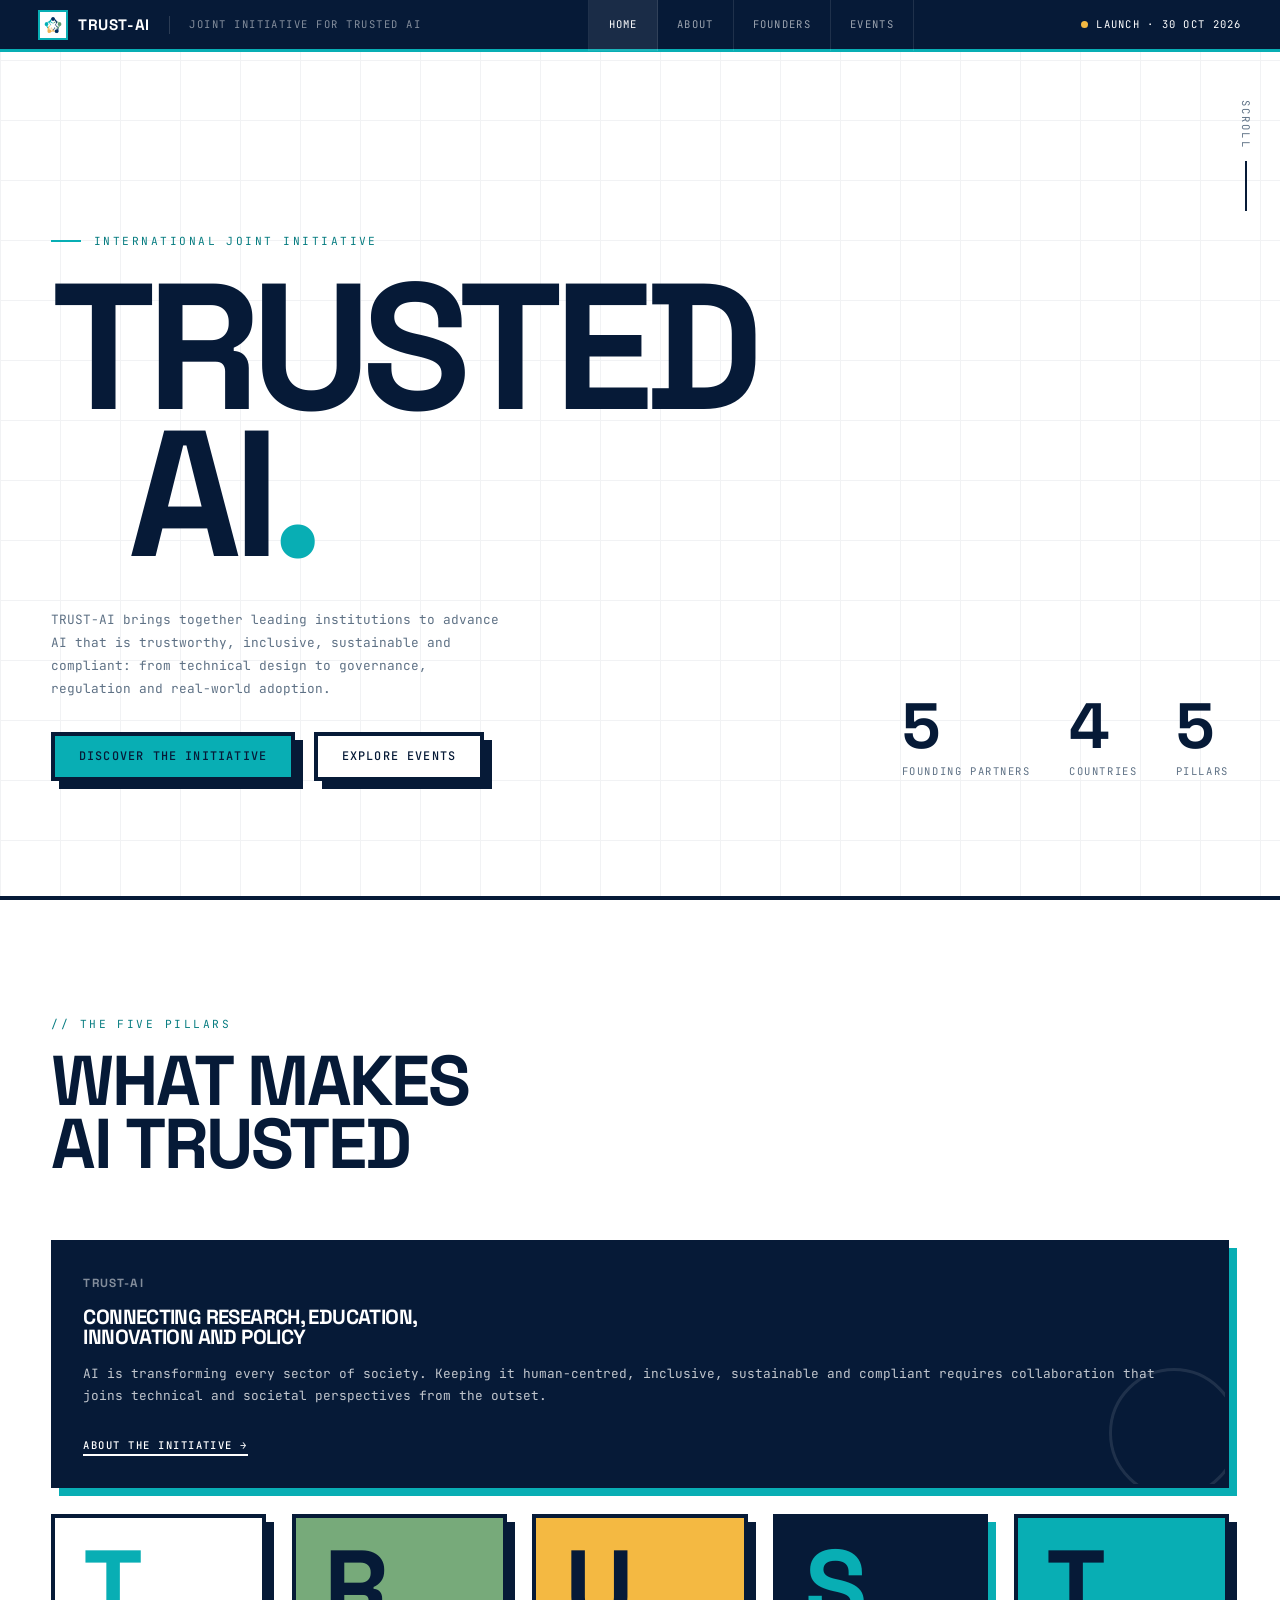
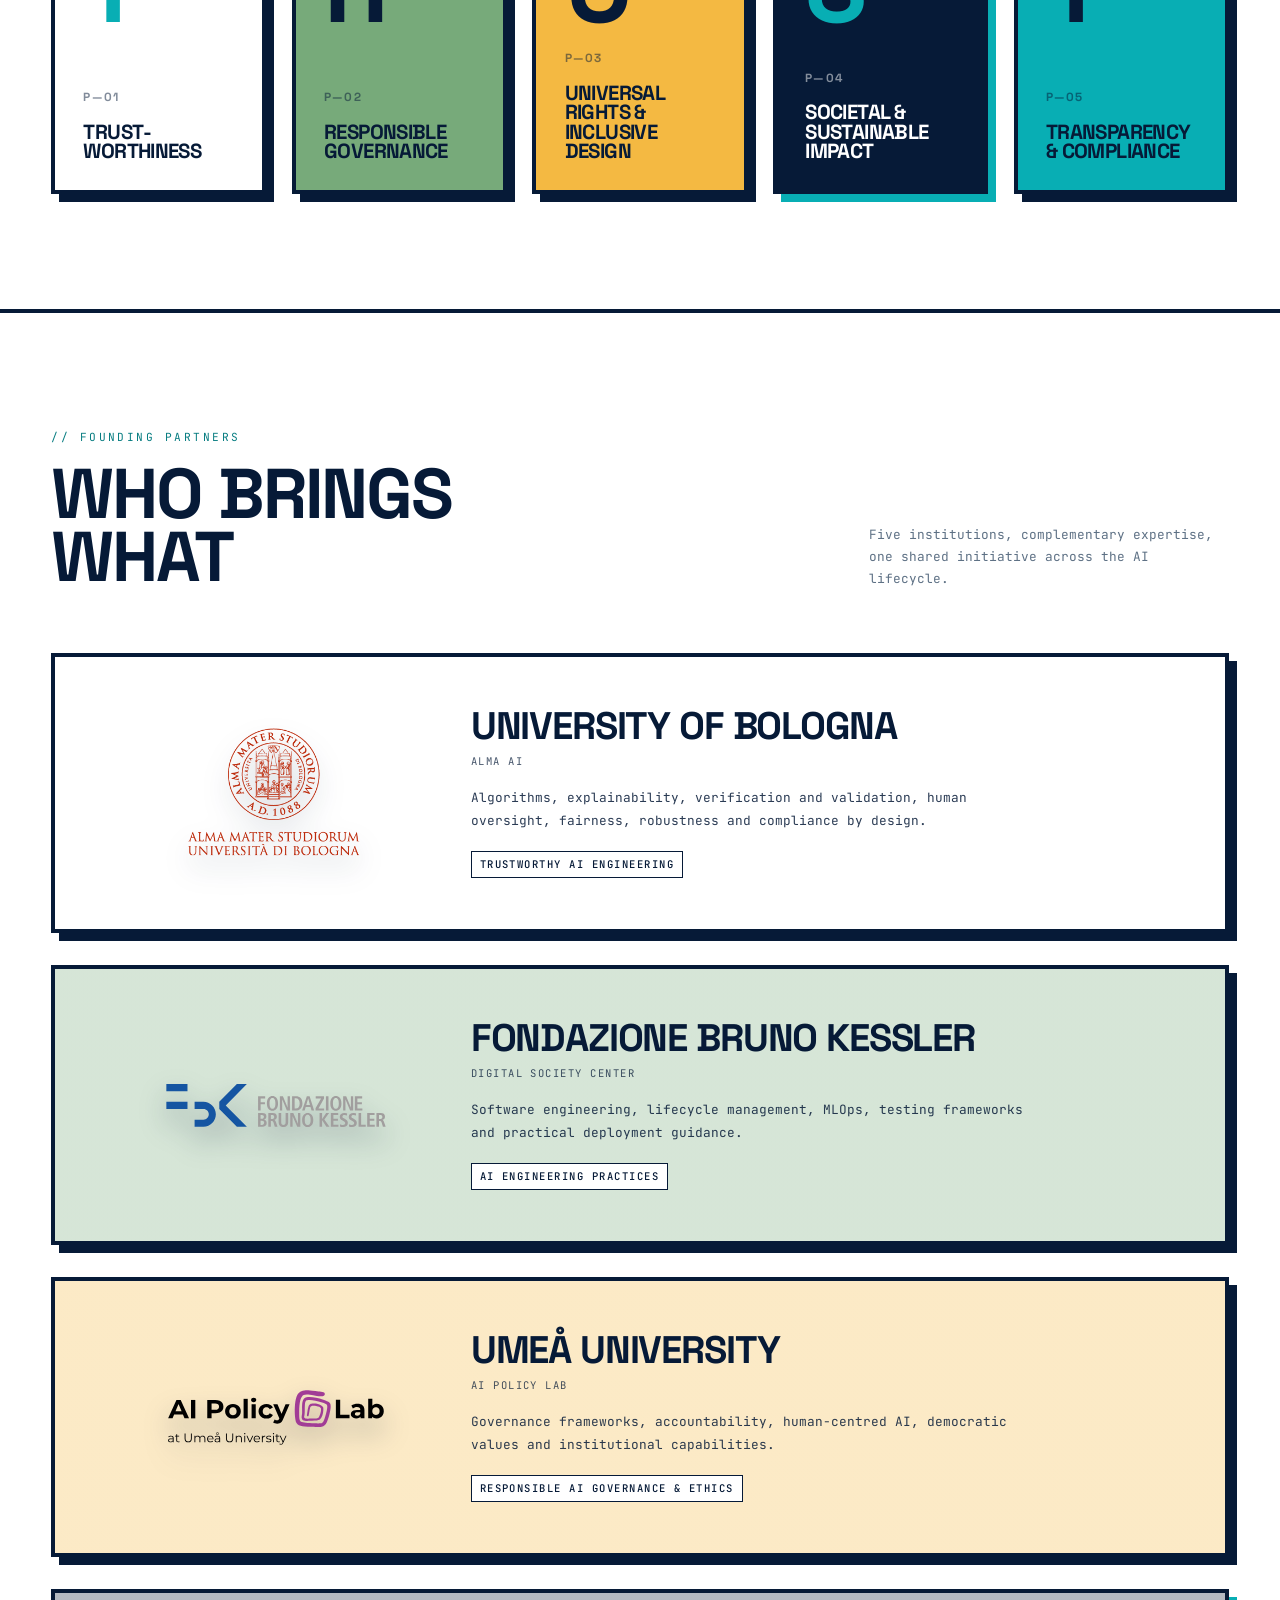
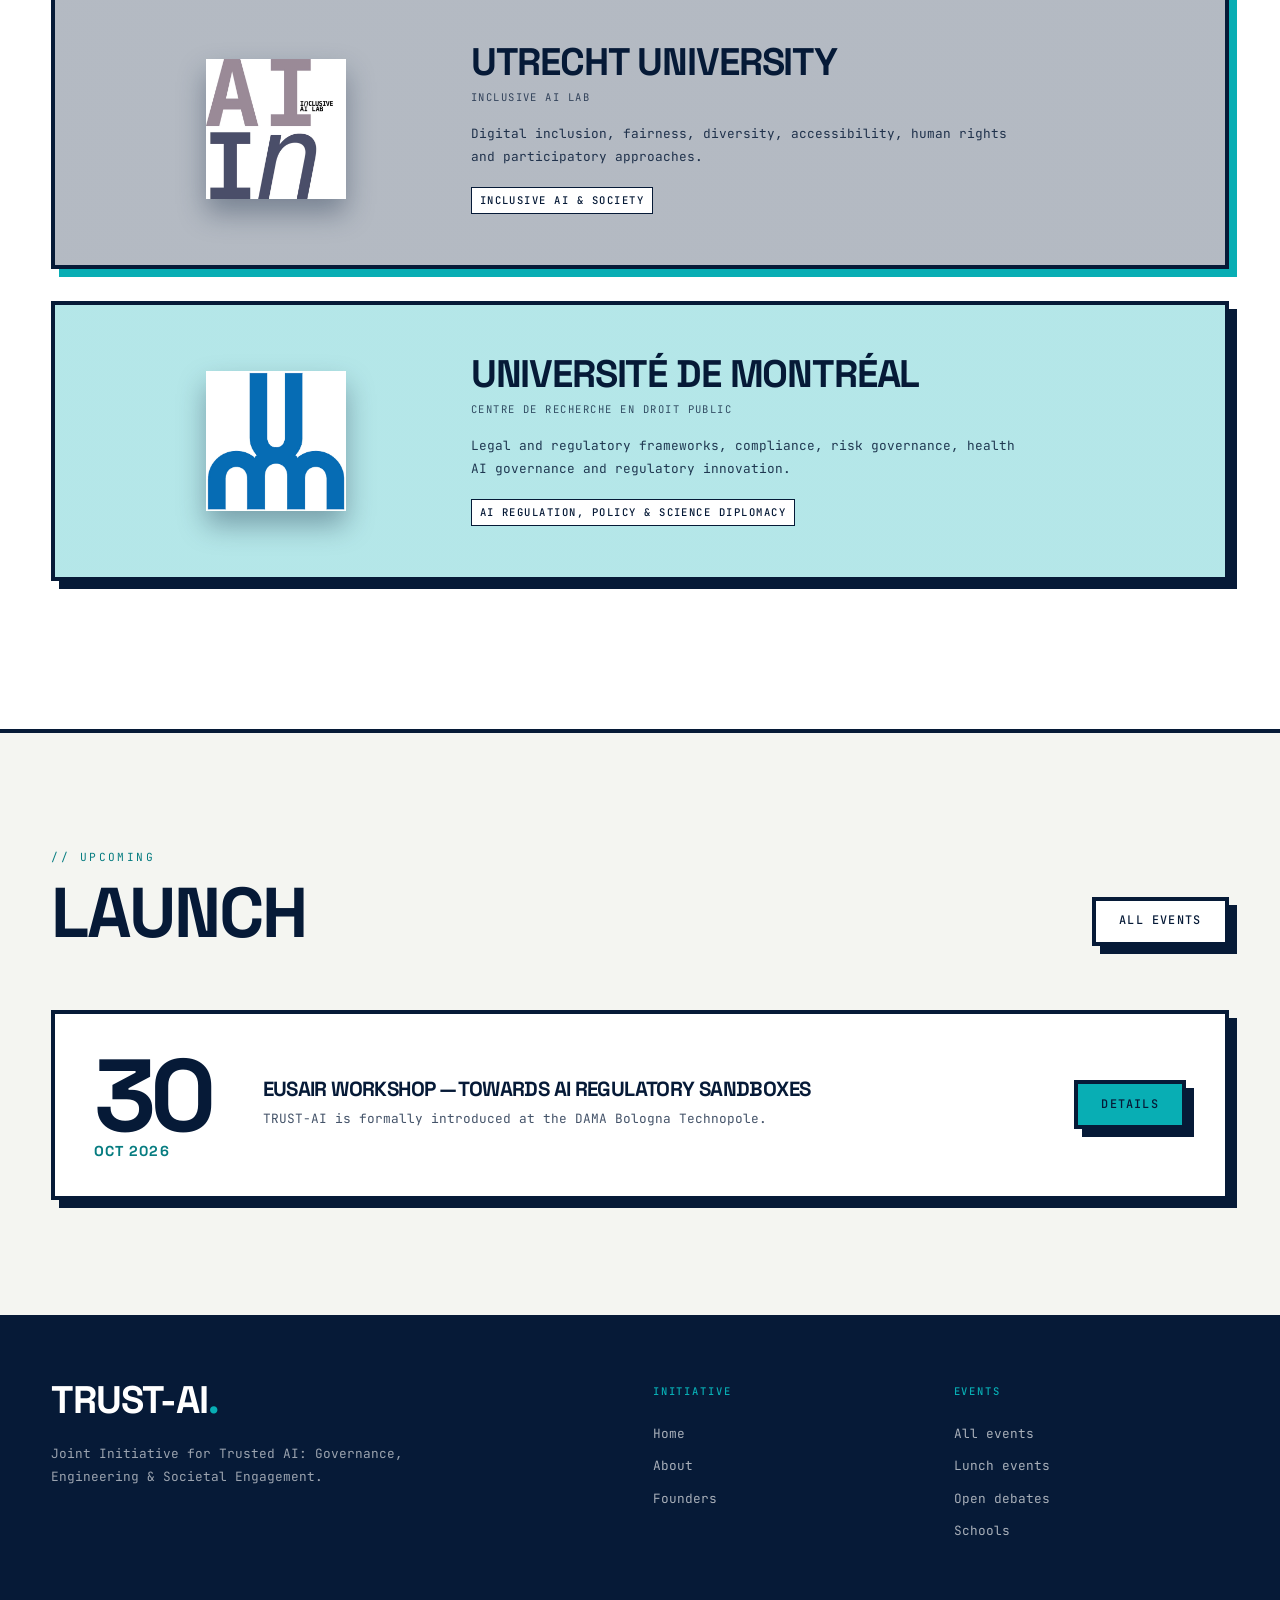
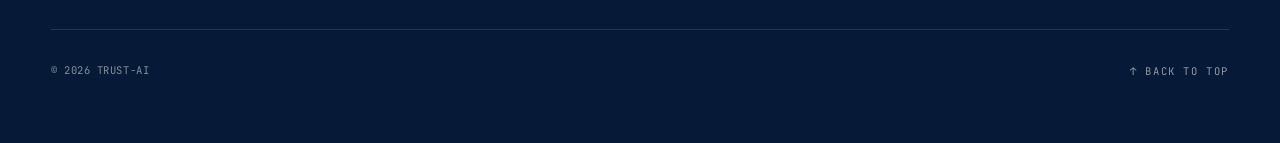
==== index.html @ 8235a3b3 "web: remove template credit from footer and stylesheet" ====
<!doctype html>
<html lang="en">
<head>
<meta charset="utf-8">
<meta name="viewport" content="width=device-width, initial-scale=1">
<title>TRUST-AI | Joint Initiative for Trusted AI</title>
<meta name="description" content="TRUST-AI — Joint Initiative for Trusted AI: Governance, Engineering &amp; Societal Engagement.">
<link rel="icon" type="image/png" href="assets/TRUST-AI-logo-small.png?v=2">
<link rel="preconnect" href="https://fonts.googleapis.com">
<link rel="preconnect" href="https://fonts.gstatic.com" crossorigin>
<link href="https://fonts.googleapis.com/css2?family=JetBrains+Mono:wght@400;500&family=Space+Grotesk:wght@400;700&display=swap" rel="stylesheet">
<link rel="stylesheet" href="assets/styles.css">
</head>
<body>

<header class="header">
  <div class="header__inner">
    <div class="header__left">
      <a class="header__logo" href="index.html"><img class="header__logo-mark" src="assets/TRUST-AI-logo-small.png" alt="">TRUST-AI</a>
      <span class="header__sep"></span>
      <span class="header__product">Joint Initiative for Trusted AI</span>
    </div>
    <nav class="header__nav">
      <a href="index.html" class="active">Home</a>
      <a href="about.html">About</a>
      <a href="founders.html">Founders</a>
      <div class="header__drop"><a href="events.html">Events</a><div class="header__menu"><a href="events.html">All events</a><a href="events.html#lunch-events">Lunch events</a><a href="events.html#open-debates">Open debates</a><a href="events.html#schools">Schools</a></div></div>
    </nav>
    <a class="header__cta" href="events/trust-ai-launch-2026.html"><span class="header__dot"></span><span>Launch · 30 Oct 2026</span></a>
    <button class="header__burger" aria-label="Toggle navigation" aria-expanded="false"><span></span><span></span><span></span></button>
  </div>
</header>

<main>
<section class="hero">
  <div class="hero__grid" aria-hidden="true"></div>
  <div class="hero__label reveal">International Joint Initiative</div>
  <h1 class="hero__title">
    <span class="line">Trusted</span>
    <span class="line line--indent">AI<span class="accent">.</span></span>
  </h1>
  <div class="hero__bottom">
    <div>
      <p class="hero__desc reveal">TRUST-AI brings together leading institutions to advance AI that is trustworthy, inclusive, sustainable and compliant: from technical design to governance, regulation and real-world adoption.</p>
      <div class="btn-row reveal"><a class="btn btn--primary" href="about.html">Discover the initiative</a><a class="btn btn--ghost" href="events.html">Explore events</a></div>
    </div>
    <div class="hero__stats reveal">
      <div><div class="hero__stat-num">5</div><div class="hero__stat-label">Founding partners</div></div>
      <div><div class="hero__stat-num">4</div><div class="hero__stat-label">Countries</div></div>
      <div><div class="hero__stat-num">5</div><div class="hero__stat-label">Pillars</div></div>
    </div>
  </div>
  <div class="hero__scroll-cue" aria-hidden="true">Scroll</div>
</section>

<section class="section" id="pillars">
  <div class="container">
    <div class="section__header reveal">
      <div class="eyebrow">// The five pillars</div>
      <h2 class="title">What makes<br>AI trusted</h2>
    </div>
    <div class="grid">
      <div class="card card--dark reveal">
        <div class="card__number">TRUST-AI</div>
        <h3 class="card__title">Connecting research, education,<br>innovation and policy</h3>
        <p class="card__text">AI is transforming every sector of society. Keeping it human-centred, inclusive, sustainable and compliant requires collaboration that joins technical and societal perspectives from the outset.</p>
        <div class="card__foot"><a class="link" href="about.html">About the initiative →</a></div>
        <div class="card__ring" aria-hidden="true"></div>
      </div>
      <div class="grid grid--5">
        <div class="card pillar reveal"><div class="card__letter accent">T</div><div class="card__number">P—01</div><h3 class="card__title">Trust&shy;worthiness</h3></div>
        <div class="card card--green pillar reveal"><div class="card__letter">R</div><div class="card__number">P—02</div><h3 class="card__title">Responsible governance</h3></div>
        <div class="card card--gold pillar reveal"><div class="card__letter">U</div><div class="card__number">P—03</div><h3 class="card__title">Universal rights &amp; inclusive design</h3></div>
        <div class="card card--dark pillar reveal"><div class="card__letter accent">S</div><div class="card__number">P—04</div><h3 class="card__title">Societal &amp; sustainable impact</h3></div>
        <div class="card card--accent pillar reveal"><div class="card__letter">T</div><div class="card__number">P—05</div><h3 class="card__title">Transparency &amp; compliance</h3></div>
      </div>
    </div>
  </div>
</section>

<section class="section" id="partners">
  <div class="container">
    <div class="section__header section__header--split reveal">
      <div><div class="eyebrow">// Founding partners</div><h2 class="title">Who brings<br>what</h2></div>
      <p class="section__subtitle">Five institutions, complementary expertise, one shared initiative across the AI lifecycle.</p>
    </div>
    <div>
    <article class="stack__card reveal">
      <div class="stack__left"><img class="stack__logo" src="assets/sigillo1x_xl.png" alt="University of Bologna logo"></div>
      <div class="stack__right">
        <h3 class="stack__title">University of Bologna</h3>
        <p class="stack__meta">Alma AI</p>
        <p class="stack__text">Algorithms, explainability, verification and validation, human oversight, fairness, robustness and compliance by design.</p>
        <div class="tags"><span class="tag tag--accent">Trustworthy AI Engineering</span></div>
      </div>
    </article>
    <article class="stack__card reveal">
      <div class="stack__left"><img class="stack__logo" src="assets/fbk_logo.svg" alt="Fondazione Bruno Kessler logo"></div>
      <div class="stack__right">
        <h3 class="stack__title">Fondazione Bruno Kessler</h3>
        <p class="stack__meta">Digital Society Center</p>
        <p class="stack__text">Software engineering, lifecycle management, MLOps, testing frameworks and practical deployment guidance.</p>
        <div class="tags"><span class="tag tag--accent">AI Engineering Practices</span></div>
      </div>
    </article>
    <article class="stack__card reveal">
      <div class="stack__left"><img class="stack__logo" src="assets/AIPL-logo.svg" alt="Umeå University logo"></div>
      <div class="stack__right">
        <h3 class="stack__title">Umeå University</h3>
        <p class="stack__meta">AI Policy Lab</p>
        <p class="stack__text">Governance frameworks, accountability, human-centred AI, democratic values and institutional capabilities.</p>
        <div class="tags"><span class="tag tag--accent">Responsible AI Governance &amp; Ethics</span></div>
      </div>
    </article>
    <article class="stack__card reveal">
      <div class="stack__left"><img class="stack__logo" src="assets/inclusive-ai-socials.jpg" alt="Utrecht University logo"></div>
      <div class="stack__right">
        <h3 class="stack__title">Utrecht University</h3>
        <p class="stack__meta">Inclusive AI Lab</p>
        <p class="stack__text">Digital inclusion, fairness, diversity, accessibility, human rights and participatory approaches.</p>
        <div class="tags"><span class="tag tag--accent">Inclusive AI &amp; Society</span></div>
      </div>
    </article>
    <article class="stack__card reveal">
      <div class="stack__left"><img class="stack__logo" src="assets/montreal-logo.png" alt="Université de Montréal logo"></div>
      <div class="stack__right">
        <h3 class="stack__title">Université de Montréal</h3>
        <p class="stack__meta">Centre de recherche en droit public</p>
        <p class="stack__text">Legal and regulatory frameworks, compliance, risk governance, health AI governance and regulatory innovation.</p>
        <div class="tags"><span class="tag tag--accent">AI Regulation, Policy &amp; Science Diplomacy</span></div>
      </div>
    </article>
    </div>
  </div>
</section>

<section class="section section--surface">
  <div class="container">
    <div class="section__header section__header--split reveal">
      <div><div class="eyebrow">// Upcoming</div><h2 class="title">Launch</h2></div>
      <a class="btn btn--ghost" href="events.html">All events</a>
    </div>
    <article class="event-row reveal">
      <div class="event-row__date"><b>30</b><span>Oct 2026</span></div>
      <div><h3>EUSAiR Workshop — Towards AI Regulatory Sandboxes</h3><p class="card__text">TRUST-AI is formally introduced at the DAMA Bologna Technopole.</p></div>
      <a class="btn btn--primary" href="events/trust-ai-launch-2026.html">Details</a>
    </article>
  </div>
</section>
</main>

<footer class="footer">
  <div class="footer__inner">
    <div class="footer__top">
      <div class="footer__brand">
        <h2 class="footer__brand-name">TRUST-AI<span class="accent">.</span></h2>
        <p class="footer__brand-desc">Joint Initiative for Trusted AI: Governance, Engineering &amp; Societal Engagement.</p>
      </div>
      <div class="footer__col"><div class="footer__col-title">Initiative</div><a href="index.html">Home</a><a href="about.html">About</a><a href="founders.html">Founders</a></div>
      <div class="footer__col"><div class="footer__col-title">Events</div><a href="events.html">All events</a><a href="events.html#lunch-events">Lunch events</a><a href="events.html#open-debates">Open debates</a><a href="events.html#schools">Schools</a></div>
    </div>
    <div class="footer__bottom">
      <span class="footer__copy">&copy; 2026 TRUST-AI</span>
      <button class="footer__back-top">↑ Back to top</button>
    </div>
  </div>
</footer>

<script src="assets/site.js"></script>
</body>
</html>
---- assets/styles.css ----
/* ----- 1. RESET & VARIABLES ----- */
*, *::before, *::after { margin: 0; padding: 0; box-sizing: border-box; }

:root {
  --base: #ffffff;
  --ink: #061a37;        /* TRUST-AI deep navy, replaces template black */
  --navy: #073b78;
  --accent: #08aeb4;     /* TRUST-AI teal, replaces template orange */
  --accent-ink: #067c80; /* teal dark enough for small text on white */
  --gold: #f4b942;
  --green: #77aa7a;
  --muted: #5e7185;
  --surface: #f4f5f1;

  --border: 4px solid var(--ink);
  --border-thin: 2px solid var(--ink);
  --shadow: 8px 8px 0 var(--ink);
  --shadow-accent: 8px 8px 0 var(--accent);
  --shadow-hover: 12px 12px 0 var(--ink);

  --fs-hero: clamp(4rem, 14vw, 13rem);
  --fs-h1: clamp(2.4rem, 5.5vw, 5rem);
  --fs-h2: clamp(1.6rem, 3vw, 2.8rem);
  --fs-h3: clamp(1.15rem, 1.6vw, 1.5rem);
  --fs-body: clamp(.92rem, 1.05vw, 1.05rem);
  --fs-data: clamp(.8rem, .9vw, .95rem);
  --fs-micro: .66rem;
  --fs-ticker: clamp(1.3rem, 2.4vw, 2.4rem);
  --fs-stat: clamp(2.4rem, 5vw, 4.5rem);

  --gap: clamp(1rem, 2vw, 2rem);
  --pad-x: clamp(1rem, 4vw, 4rem);
  --section-pad: clamp(4rem, 9vw, 9rem) var(--pad-x);
  --header-h: 52px;
}

html { scroll-behavior: smooth; scroll-padding-top: calc(var(--header-h) + 16px); -webkit-text-size-adjust: 100%; }
body { font-family: 'JetBrains Mono', ui-monospace, monospace; font-size: var(--fs-body); line-height: 1.65; color: var(--ink); background: var(--base); overflow-x: hidden; }
img { max-width: 100%; display: block; }
a { color: inherit; text-decoration: none; }
::selection { background: var(--accent); color: var(--ink); }

/* ----- 2. TYPOGRAPHY ----- */
h1, h2, h3, .font-display { font-family: 'Space Grotesk', sans-serif; font-weight: 700; text-transform: uppercase; line-height: .9; letter-spacing: -.03em; }
p + p { margin-top: 1em; }

/* ----- 3. UTILITIES ----- */
.container { width: 100%; max-width: 1440px; margin: 0 auto; }
.accent { color: var(--accent); }
.gold { color: var(--gold); }
.eyebrow { font-size: .7rem; text-transform: uppercase; letter-spacing: .22em; color: var(--accent-ink); margin-bottom: 1rem; }
.title { font-size: var(--fs-h1); }

.tag { display: inline-block; font-size: .66rem; font-weight: 500; text-transform: uppercase; letter-spacing: .14em; padding: .35em .75em; border: 2px solid var(--ink); background: var(--base); color: var(--ink); }
.tag--filled { background: var(--ink); color: var(--base); }
.tag--accent { background: var(--accent); border-color: var(--accent); color: var(--ink); }
.tag--gold { background: var(--gold); border-color: var(--gold); color: var(--ink); }
.tags { display: flex; flex-wrap: wrap; gap: .5rem; }

/* ----- 4. BUTTONS ----- */
.btn { display: inline-block; font-family: inherit; font-size: .74rem; font-weight: 500; text-transform: uppercase; letter-spacing: .1em; padding: .9em 2em; border: var(--border); box-shadow: var(--shadow); cursor: pointer; text-align: center; }
.btn--primary { background: var(--accent); color: var(--ink); }
.btn--ghost { background: var(--base); color: var(--ink); }
.btn:hover { transform: translate(-4px, -4px); box-shadow: var(--shadow-hover); }
.btn--ghost:hover { background: var(--ink); color: var(--base); }
.btn:active { transform: translate(4px, 4px); box-shadow: 0 0 0 var(--ink); }
.btn-row { display: flex; flex-wrap: wrap; gap: 1.2rem; }
.link { font-size: var(--fs-micro); text-transform: uppercase; letter-spacing: .14em; font-weight: 500; border-bottom: 2px solid currentColor; padding-bottom: 2px; }
.link:hover { color: var(--accent-ink); }
.card--dark .link:hover { color: var(--accent); }

/* ----- 5. HEADER ----- */
.header { position: fixed; inset: 0 0 auto; height: var(--header-h); z-index: 1000; display: flex; align-items: center; padding: 0 clamp(1rem, 3vw, 3rem); background: var(--ink); color: var(--base); border-bottom: 3px solid var(--accent); }
.header__inner { width: 100%; max-width: 1440px; margin: 0 auto; display: flex; align-items: center; justify-content: space-between; gap: 1rem; }
.header__left { display: flex; align-items: center; gap: 1.2rem; }
.header__logo { display: flex; align-items: center; gap: .6rem; font-family: 'Space Grotesk', sans-serif; font-weight: 700; font-size: .95rem; text-transform: uppercase; letter-spacing: .04em; white-space: nowrap; }
.header__logo-mark { width: 30px; height: 30px; padding: 2px; background: var(--base); border: 2px solid var(--accent); }
.header__sep { width: 1px; height: 18px; background: rgba(255, 255, 255, .15); }
.header__product { font-size: var(--fs-micro); letter-spacing: .14em; text-transform: uppercase; opacity: .5; }
.header__nav { display: flex; align-items: stretch; height: var(--header-h); border-left: 1px solid rgba(255, 255, 255, .1); }
.header__nav a { display: flex; align-items: center; padding: 0 1.2rem; border-right: 1px solid rgba(255, 255, 255, .1); font-size: var(--fs-micro); text-transform: uppercase; letter-spacing: .12em; color: rgba(255, 255, 255, .6); }
.header__nav a:hover { background: var(--accent); color: var(--ink); }
.header__nav a.active { background: rgba(255, 255, 255, .08); color: var(--base); }
.header__drop { position: relative; display: flex; }
.header__menu { position: absolute; top: 100%; left: -1px; display: none; min-width: 200px; background: var(--ink); border: 2px solid var(--accent); border-top: 0; box-shadow: var(--shadow-accent); }
.header__drop:hover .header__menu, .header__drop:focus-within .header__menu { display: block; }
.header__menu a { padding: .9rem 1.2rem; border-right: 0; border-bottom: 1px solid rgba(255, 255, 255, .1); white-space: nowrap; }
.header__menu a:last-child { border-bottom: 0; }
.header__cta { display: flex; align-items: center; gap: .5rem; font-size: var(--fs-micro); text-transform: uppercase; letter-spacing: .12em; }
.header__cta:hover { color: var(--gold); }
.header__dot { width: 7px; height: 7px; border-radius: 50%; background: var(--gold); animation: pulse 2s ease-in-out infinite; }
@keyframes pulse { 50% { opacity: .35; } }
.header__burger { display: none; flex-direction: column; gap: 4px; padding: 4px; background: none; border: 0; cursor: pointer; }
.header__burger span { width: 22px; height: 2px; background: var(--base); }

/* ----- 6. HERO ----- */
.hero { position: relative; min-height: 100vh; min-height: 100svh; display: flex; flex-direction: column; justify-content: flex-end; padding: var(--section-pad); padding-top: calc(var(--header-h) + 4rem); overflow: hidden; border-bottom: var(--border); }
.hero--page { min-height: 0; padding-top: calc(var(--header-h) + clamp(4rem, 8vw, 7rem)); padding-bottom: clamp(3rem, 6vw, 5rem); background: var(--surface); }
.hero__grid { position: absolute; inset: 0; pointer-events: none; opacity: .05; background-size: 60px 60px; background-image: linear-gradient(var(--ink) 1px, transparent 1px), linear-gradient(90deg, var(--ink) 1px, transparent 1px); }
.hero > *:not(.hero__grid) { position: relative; z-index: 1; }
.hero__label { display: flex; align-items: center; gap: .8rem; margin-bottom: 1.5rem; font-size: .7rem; text-transform: uppercase; letter-spacing: .22em; color: var(--accent-ink); }
.hero__label::before { content: ""; width: 30px; height: 2px; background: var(--accent); }
.hero__label a:hover { color: var(--ink); }
.hero__title { font-size: var(--fs-hero); line-height: .82; letter-spacing: -.05em; margin-bottom: 2.5rem; }
.hero__title .line { display: block; }
.hero__title .line--indent { padding-left: clamp(1rem, 6vw, 6rem); }
.hero--page .hero__title { font-size: var(--fs-h1); line-height: .95; max-width: 22ch; margin-bottom: 1.5rem; }
.hero__bottom { display: flex; align-items: flex-end; justify-content: space-between; gap: 2.5rem; flex-wrap: wrap; }
.hero__desc { max-width: 460px; font-size: var(--fs-data); line-height: 1.8; color: var(--muted); }
.hero__desc + .btn-row { margin-top: 2rem; }
.hero--page .hero__desc { max-width: 680px; }
.hero__stats { display: flex; gap: clamp(1.5rem, 3vw, 3.5rem); }
.hero__stat-num { font-family: 'Space Grotesk', sans-serif; font-weight: 700; font-size: var(--fs-stat); line-height: 1; letter-spacing: -.04em; }
.hero__stat-label { margin-top: .35rem; font-size: var(--fs-micro); text-transform: uppercase; letter-spacing: .15em; color: var(--muted); }
.hero__scroll-cue { position: absolute !important; right: clamp(1rem, 2vw, 4rem); top: calc(var(--header-h) + 3rem); writing-mode: vertical-rl; display: flex; align-items: center; gap: .8rem; font-size: var(--fs-micro); text-transform: uppercase; letter-spacing: .2em; color: var(--muted); }
.hero__scroll-cue::after { content: ""; width: 2px; height: 50px; background: var(--ink); animation: scrollPulse 2s ease-in-out infinite; }
@keyframes scrollPulse { 0%, 100% { opacity: .3; transform: scaleY(.5); } 50% { opacity: 1; transform: none; } }
@supports (animation-timeline: scroll()) {
  .hero:not(.hero--page) .hero__title { animation: heroTilt linear both; animation-timeline: scroll(); animation-range: 0vh 60vh; }
}
@keyframes heroTilt { to { transform: rotate(-2.5deg) translateY(-20px); opacity: .25; } }

/* ----- 7. SECTIONS ----- */
.section { padding: var(--section-pad); border-bottom: var(--border); }
.section--surface { background: var(--surface); }
.section__header { margin-bottom: clamp(2.5rem, 5vw, 4.5rem); }
.section__header--split { display: flex; align-items: flex-end; justify-content: space-between; gap: 2rem; flex-wrap: wrap; }
.section__subtitle { max-width: 360px; font-size: var(--fs-data); line-height: 1.7; color: var(--muted); }

/* ----- 8. CARDS & BENTO ----- */
.card { position: relative; overflow: hidden; display: flex; flex-direction: column; gap: 1rem; padding: clamp(1.4rem, 2.2vw, 2.2rem); background: var(--base); border: var(--border); box-shadow: var(--shadow); }
.card:hover { transform: translate(-4px, -4px); box-shadow: var(--shadow-hover); }
.card--dark { background: var(--ink); color: var(--base); box-shadow: var(--shadow-accent); }
.card--dark:hover { box-shadow: 12px 12px 0 var(--accent); }
.card--accent { background: var(--accent); }
.card--gold { background: var(--gold); }
.card--green { background: var(--green); }
.card__number { font-family: 'Space Grotesk', sans-serif; font-weight: 700; font-size: .74rem; text-transform: uppercase; letter-spacing: .1em; opacity: .5; }
.card__title { font-size: var(--fs-h3); line-height: .95; }
.card__text { font-size: var(--fs-data); line-height: 1.75; opacity: .75; }
.card__foot { margin-top: auto; padding-top: .5rem; }
.card__letter { margin-top: auto; align-self: flex-end; font-family: 'Space Grotesk', sans-serif; font-weight: 700; font-size: clamp(4rem, 8vw, 7rem); line-height: .8; letter-spacing: -.05em; }
.pillar { min-height: 280px; }
.pillar .card__letter { margin: 0 0 auto; align-self: flex-start; }
.card__ring { position: absolute; right: -14px; bottom: -14px; width: 130px; height: 130px; border: 3px solid currentColor; border-radius: 50%; opacity: .1; }

.grid { display: grid; gap: var(--gap); }
.grid--2 { grid-template-columns: repeat(2, 1fr); }
.grid--3 { grid-template-columns: repeat(3, 1fr); }
.grid--5 { grid-template-columns: repeat(5, 1fr); }
.bento { display: grid; grid-template-columns: repeat(12, 1fr); grid-auto-rows: minmax(220px, auto); gap: var(--gap); }
.span-4 { grid-column: span 4; }
.span-6 { grid-column: span 6; }
.span-8 { grid-column: span 8; }

/* ----- 9. TICKER ----- */
.ticker { overflow: hidden; padding: 1.2rem 0; background: var(--ink); color: var(--base); border-bottom: var(--border); }
.ticker--gold { background: var(--gold); color: var(--ink); }
.ticker__track { display: flex; width: max-content; animation: tickerScroll 34s linear infinite; }
.ticker--reverse .ticker__track { animation-direction: reverse; animation-duration: 40s; }
.ticker__item { display: flex; align-items: center; gap: 2rem; padding: 0 2rem; font-family: 'Space Grotesk', sans-serif; font-weight: 700; font-size: var(--fs-ticker); text-transform: uppercase; letter-spacing: -.02em; white-space: nowrap; }
.ticker__item::after { content: ""; width: 12px; height: 12px; flex-shrink: 0; background: var(--accent); }
.ticker--gold .ticker__item::after { background: var(--ink); }
@keyframes tickerScroll { to { transform: translateX(-50%); } }

/* ----- 10. STACK (sticky cards) ----- */
.stack__card { position: sticky; top: calc(var(--header-h) + 28px); display: grid; grid-template-columns: repeat(12, 1fr); gap: var(--gap); align-items: center; margin-bottom: 2rem; padding: clamp(2rem, 4vw, 3.5rem); background: linear-gradient(rgba(255, 255, 255, .3), rgba(255, 255, 255, .3)), var(--base); border: var(--border); box-shadow: var(--shadow); }
/* Same colour order as the T-R-U-S-T pillars (white, green, gold, navy, teal), as a 30% tint over solid white, so earlier cards stay hidden */
.stack__card:nth-child(2) { top: calc(var(--header-h) + 58px); background: linear-gradient(rgba(119, 170, 122, .3), rgba(119, 170, 122, .3)), var(--base); }
.stack__card:nth-child(3) { top: calc(var(--header-h) + 88px); background: linear-gradient(rgba(244, 185, 66, .3), rgba(244, 185, 66, .3)), var(--base); }
.stack__card:nth-child(4) { top: calc(var(--header-h) + 118px); background: linear-gradient(rgba(6, 26, 55, .3), rgba(6, 26, 55, .3)), var(--base); box-shadow: var(--shadow-accent); }
.stack__card:nth-child(5) { top: calc(var(--header-h) + 148px); background: linear-gradient(rgba(8, 174, 180, .3), rgba(8, 174, 180, .3)), var(--base); }
.stack__left { grid-column: span 4; display: flex; justify-content: center; }
.stack__right { grid-column: span 8; }
.stack__logo { width: min(100%, 220px); height: 140px; object-fit: contain; filter: drop-shadow(0 14px 14px rgba(6, 26, 55, .35)); }
.stack__title { font-size: var(--fs-h2); margin-bottom: .6rem; }
.stack__meta { margin-bottom: 1rem; font-size: var(--fs-micro); text-transform: uppercase; letter-spacing: .14em; opacity: .75; }
.stack__text { max-width: 560px; font-size: var(--fs-data); line-height: 1.8; opacity: .85; }
.stack__card .tags { margin-top: 1.2rem; }
.stack__card .tag--accent { background: var(--base); border: 1px solid var(--ink); color: var(--ink); }

/* ----- 11. EVENTS ----- */
.event-row { display: grid; grid-template-columns: auto 1fr auto; align-items: center; gap: clamp(1.5rem, 4vw, 4rem); padding: clamp(1.5rem, 3vw, 2.5rem); background: var(--base); border: var(--border); box-shadow: var(--shadow); }
.event-row__date { font-family: 'Space Grotesk', sans-serif; font-weight: 700; line-height: .85; text-transform: uppercase; }
.event-row__date b { display: block; font-size: clamp(4rem, 8vw, 6.5rem); letter-spacing: -.05em; }
.event-row__date span { display: block; margin-top: .4rem; font-size: .9rem; letter-spacing: .08em; color: var(--accent-ink); }
.event-row h3 { font-size: var(--fs-h3); margin-bottom: .6rem; }

/* ----- 12. CONTENT BLOCKS (about, founders, detail pages) ----- */
.split { display: grid; grid-template-columns: 7fr 5fr; gap: clamp(2rem, 5vw, 5rem); align-items: start; }
.prose h2 { font-size: var(--fs-h2); margin: 2.5rem 0 1rem; }
.prose h2:first-child { margin-top: 0; }
.prose p { max-width: 640px; font-size: var(--fs-data); line-height: 1.85; }
.card p strong { font-family: 'Space Grotesk', sans-serif; text-transform: uppercase; }

.focus-table { width: 100%; border-collapse: collapse; border: var(--border); box-shadow: var(--shadow); background: var(--base); font-size: var(--fs-data); }
.focus-table th, .focus-table td { padding: 1.1rem 1.2rem; text-align: left; vertical-align: top; border-bottom: 2px solid var(--ink); }
.focus-table th { background: var(--ink); color: var(--base); font-size: var(--fs-micro); font-weight: 500; text-transform: uppercase; letter-spacing: .14em; }
.focus-table td:first-child { font-family: 'Space Grotesk', sans-serif; font-weight: 700; text-transform: uppercase; }
.focus-table tr:hover td { background: var(--accent); }
.table-wrap { overflow-x: auto; padding: 0 12px 12px 0; }

.founder { flex-direction: row; gap: clamp(1.2rem, 2.5vw, 2rem); align-items: flex-start; }
.founder__photo { flex-shrink: 0; width: clamp(96px, 11vw, 140px); aspect-ratio: 1; object-fit: cover; object-position: center top; border: var(--border); filter: grayscale(1); transition: filter .2s; }
.founder:hover .founder__photo { filter: none; }
.founder__body { display: flex; flex-direction: column; gap: .8rem; }
.founder__inst { font-size: var(--fs-micro); text-transform: uppercase; letter-spacing: .14em; color: var(--accent-ink); }

/* Join / people */
.filter-row { display: flex; flex-wrap: wrap; gap: .6rem; margin-bottom: 2.5rem; }
.filter-row .tag { cursor: pointer; font-family: inherit; }
.filter-row .tag.active, .filter-row .tag:hover { background: var(--ink); color: var(--base); }
.form { display: grid; grid-template-columns: repeat(2, 1fr); gap: 1.4rem; }
.form .wide { grid-column: 1 / -1; }
.form label { display: grid; gap: .5rem; font-size: var(--fs-micro); text-transform: uppercase; letter-spacing: .14em; }
.form input, .form select, .form textarea { width: 100%; padding: .9rem; font: inherit; font-size: var(--fs-data); text-transform: none; letter-spacing: 0; background: var(--base); border: var(--border-thin); }
.form input:focus, .form select:focus, .form textarea:focus { outline: none; box-shadow: 4px 4px 0 var(--accent); }
.form textarea { min-height: 130px; resize: vertical; }
.form__note { margin-top: 1.2rem; font-size: .75rem; color: var(--muted); }

/* ----- 13. FOOTER ----- */
.footer { padding: clamp(2.5rem, 5vw, 4rem) var(--pad-x); background: var(--ink); color: var(--base); }
.footer__inner { max-width: 1440px; margin: 0 auto; }
.footer__top { display: grid; grid-template-columns: repeat(12, 1fr); gap: var(--gap); padding-bottom: clamp(3rem, 6vw, 5rem); border-bottom: 1px solid rgba(255, 255, 255, .12); }
.footer__brand { grid-column: span 6; }
.footer__brand-name { font-size: var(--fs-h2); margin-bottom: 1.5rem; }
.footer__brand-desc { max-width: 380px; font-size: var(--fs-data); line-height: 1.8; opacity: .6; }
.footer__col { grid-column: span 3; }
.footer__col-title { margin-bottom: 1.4rem; font-size: var(--fs-micro); font-weight: 500; text-transform: uppercase; letter-spacing: .18em; color: var(--accent); }
.footer__col a { display: block; margin-bottom: .7rem; font-size: var(--fs-data); opacity: .65; }
.footer__col a:hover { opacity: 1; color: var(--accent); }
.footer__bottom { display: flex; flex-wrap: wrap; justify-content: space-between; align-items: center; gap: 1rem; padding-top: 2rem; }
.footer__copy { font-size: var(--fs-micro); letter-spacing: .05em; color: rgba(255, 255, 255, .5); }
.footer__copy a { color: var(--accent); }
.footer__back-top { font-family: inherit; font-size: var(--fs-micro); text-transform: uppercase; letter-spacing: .15em; color: var(--base); opacity: .55; background: none; border: 0; cursor: pointer; }
.footer__back-top:hover { opacity: 1; color: var(--accent); }

/* ----- 14. SCROLL REVEAL (only hidden once JS is running) ----- */
.js .reveal { opacity: 0; transform: translateY(24px); transition: opacity .5s ease, transform .5s ease; }
.js .reveal.visible { opacity: 1; transform: none; }
.js .reveal.visible:hover { transition-delay: 0s !important; }
@media (prefers-reduced-motion: reduce) {
  .js .reveal { opacity: 1; transform: none; transition: none; }
  .ticker__track, .header__dot, .hero__scroll-cue::after { animation: none; }
  .hero__title { animation: none !important; }
}

/* ----- 15. RESPONSIVE ----- */
@media (max-width: 1024px) {
  .span-4, .span-6, .span-8 { grid-column: span 6; }
  .grid--5 { grid-template-columns: repeat(3, 1fr); }
  .grid--3 { grid-template-columns: repeat(2, 1fr); }
  .stack__left { grid-column: span 3; }
  .stack__right { grid-column: span 9; }
  .footer__brand { grid-column: span 12; }
  .footer__col { grid-column: span 4; }
  .split { grid-template-columns: 1fr; }
}
@media (max-width: 860px) {
  .header__nav { display: none; }
  .header__product, .header__sep { display: none; }
  .header__burger { display: flex; }
  .header__nav.open { position: absolute; top: var(--header-h); left: 0; display: flex; flex-direction: column; width: 100%; height: auto; background: var(--ink); border-bottom: 3px solid var(--accent); }
  .header__nav.open a { padding: 1rem clamp(1rem, 3vw, 3rem); border-right: 0; border-bottom: 1px solid rgba(255, 255, 255, .08); }
  .header__drop { flex-direction: column; }
  .header__menu { position: static; display: block; min-width: 0; border: 0; box-shadow: none; }
  .header__nav.open .header__menu a { padding-left: calc(clamp(1rem, 3vw, 3rem) + 1.2rem); }
}
@media (max-width: 768px) {
  .span-4, .span-6, .span-8 { grid-column: 1 / -1; }
  .grid--2, .grid--3 { grid-template-columns: 1fr; }
  .grid--5 { grid-template-columns: 1fr 1fr; }
  .hero__bottom { flex-direction: column; align-items: flex-start; }
  .hero__scroll-cue { display: none !important; }
  .stack__card { position: relative; top: auto !important; grid-template-columns: 1fr; }
  .stack__left, .stack__right { grid-column: 1 / -1; }
  .stack__left { justify-content: flex-start; }
  .event-row { grid-template-columns: 1fr; }
  .form { grid-template-columns: 1fr; }
  .footer__col { grid-column: span 6; }
}
@media (max-width: 480px) {
  .header__cta span:last-child { display: none; }
  .hero__stats { flex-direction: column; gap: 1rem; }
  .grid--5 { grid-template-columns: 1fr; }
  .founder { flex-direction: column; }
  .footer__col { grid-column: 1 / -1; }
}
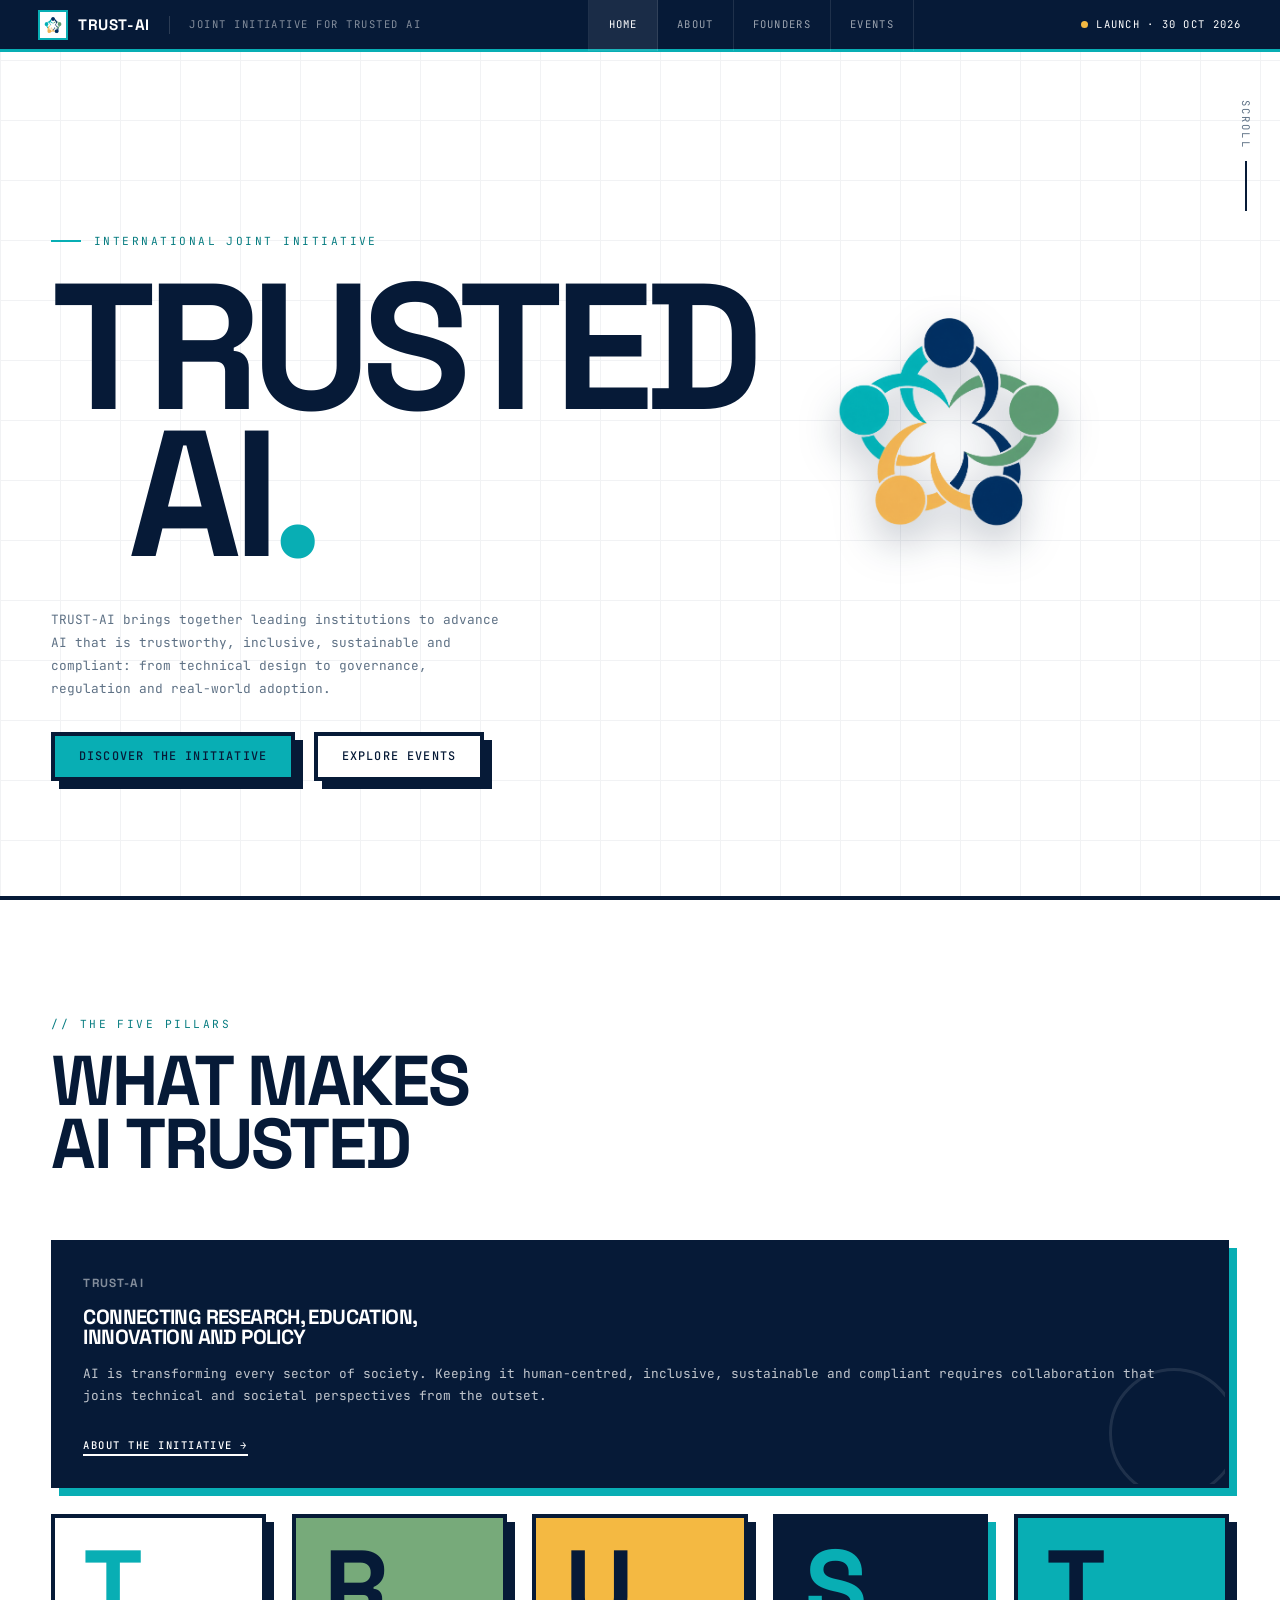
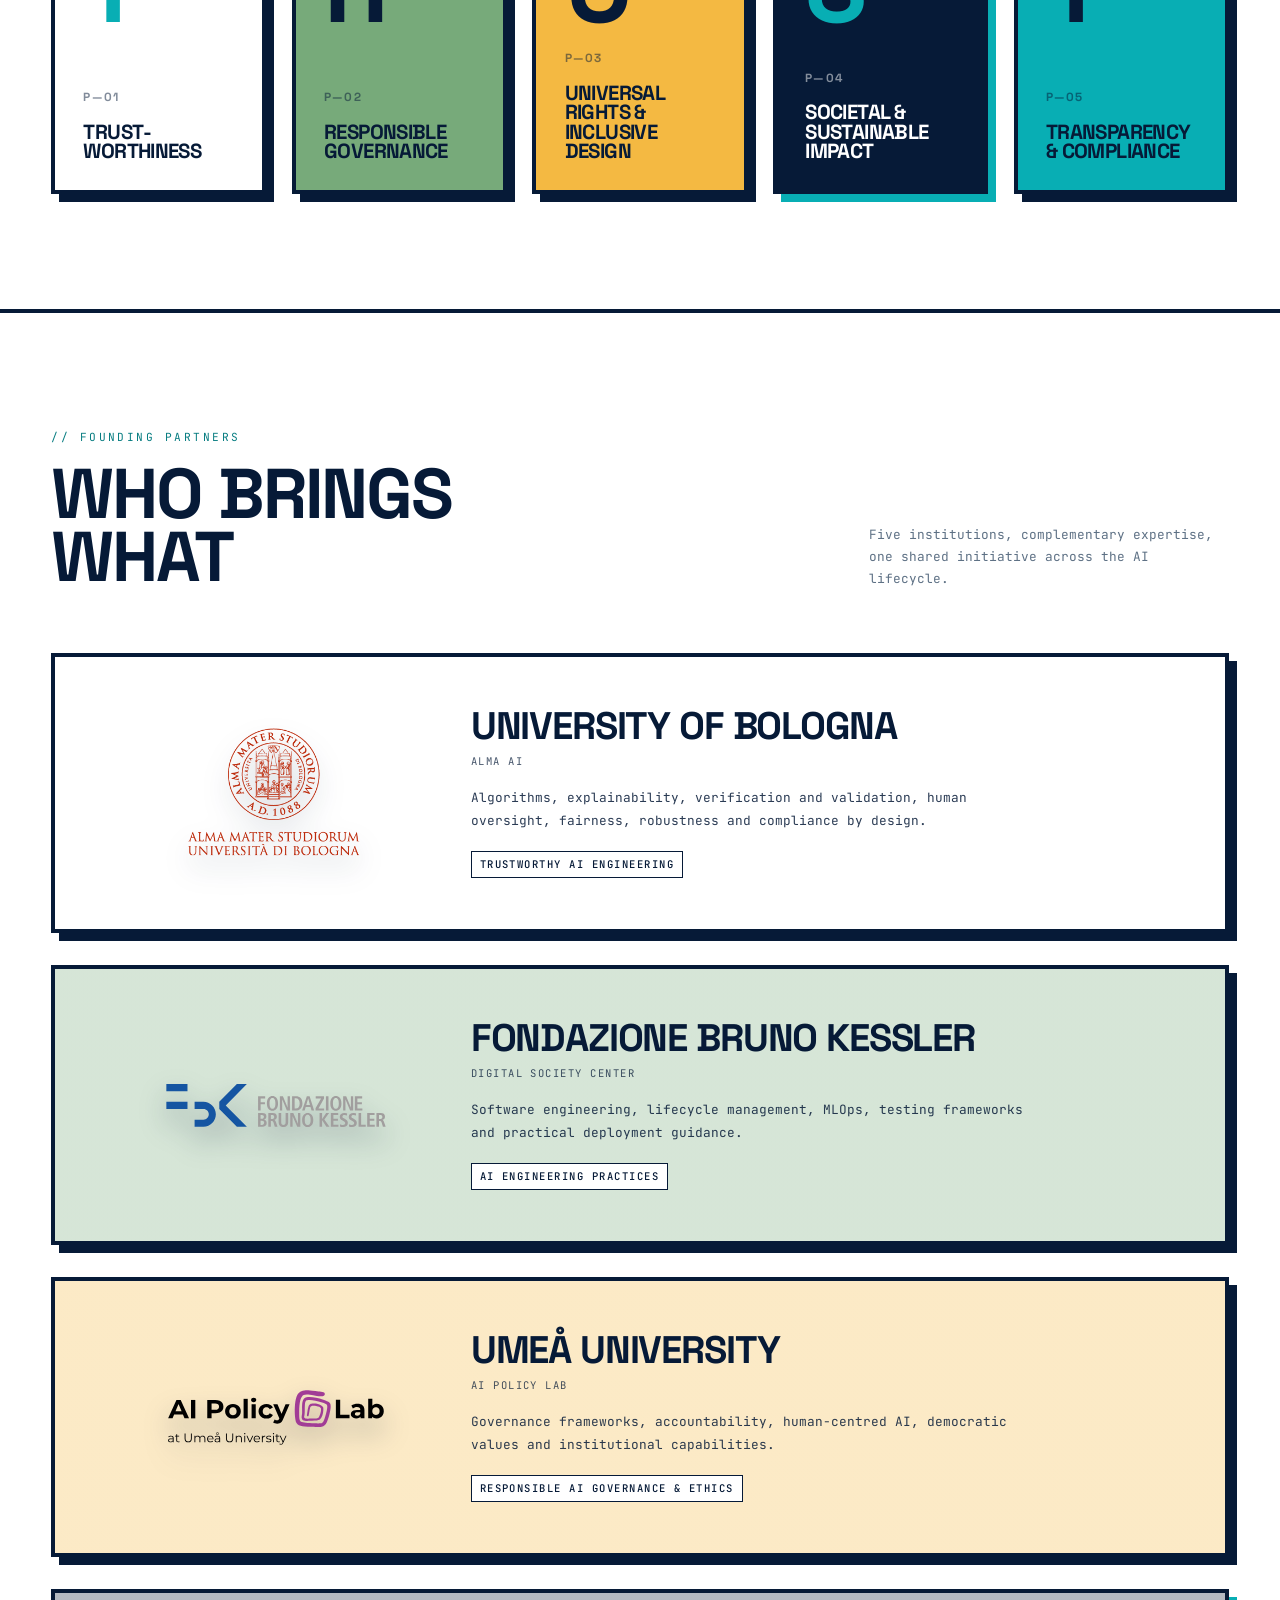
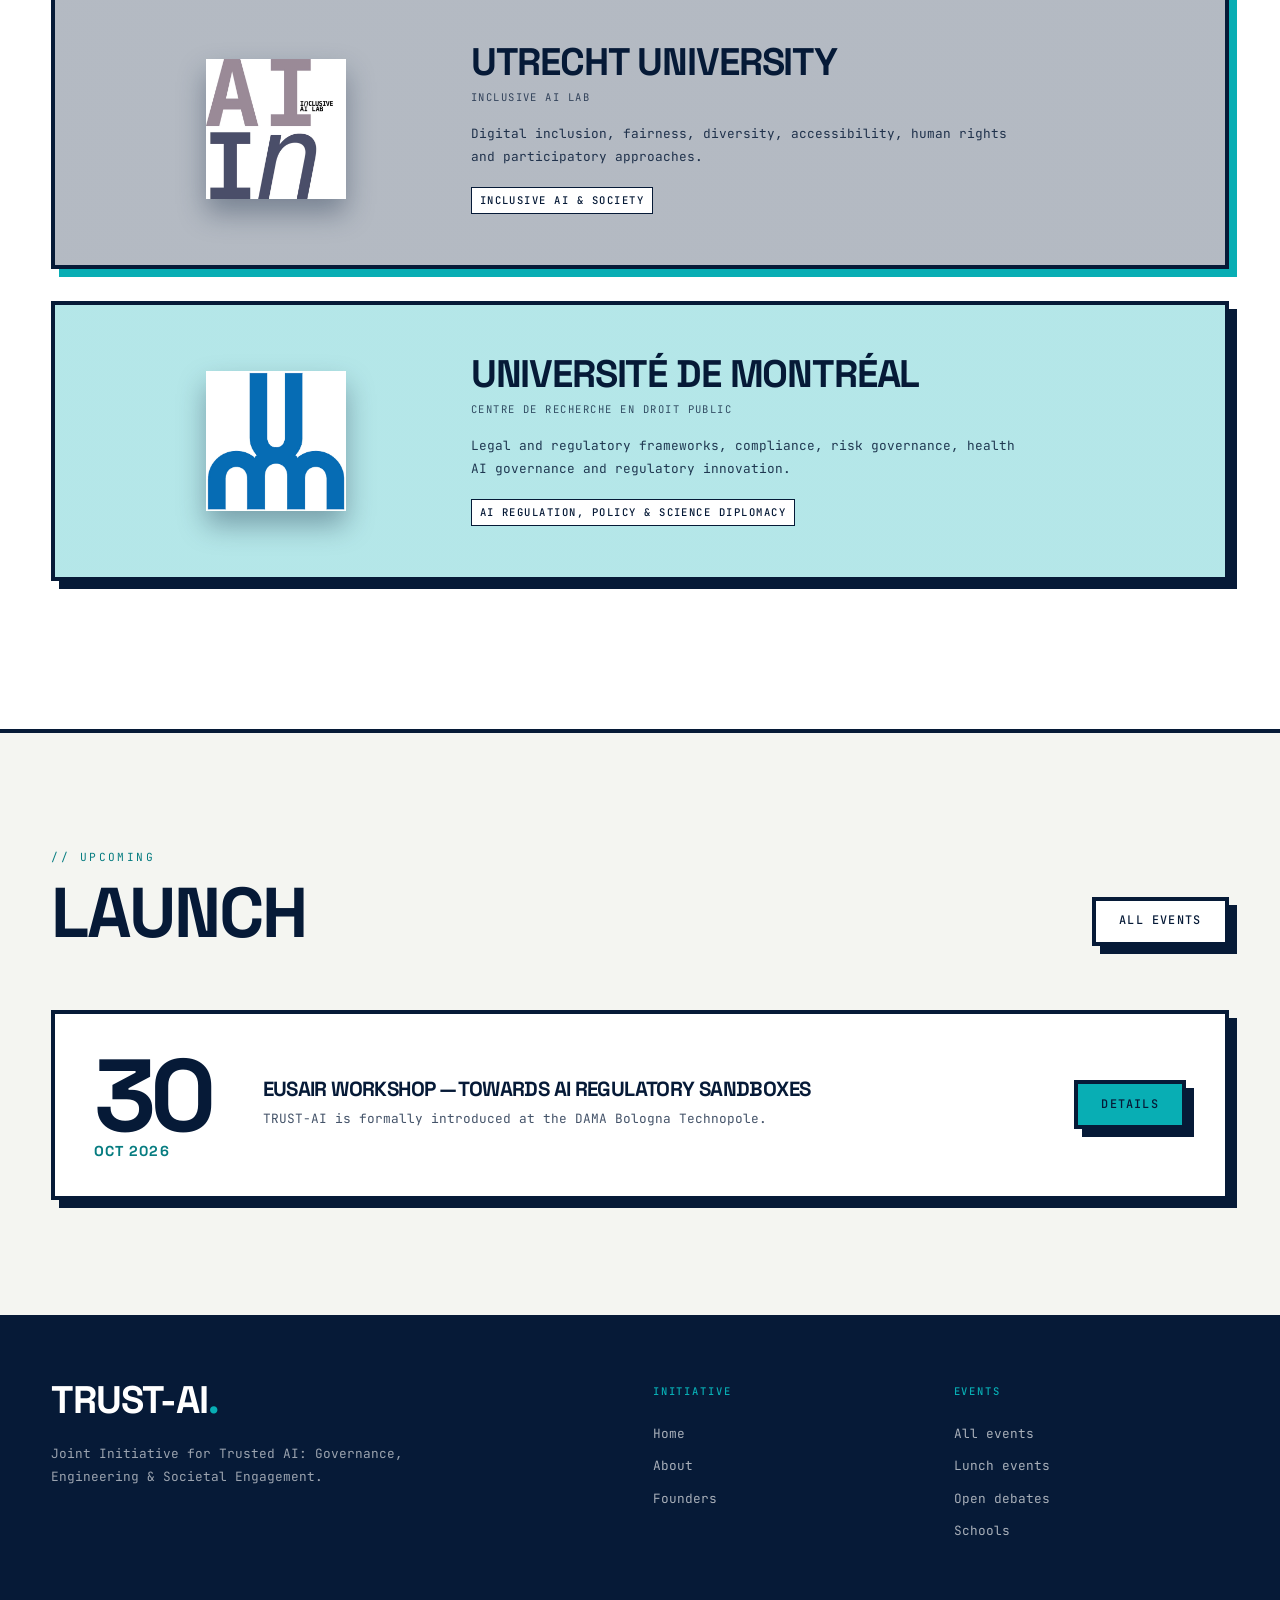
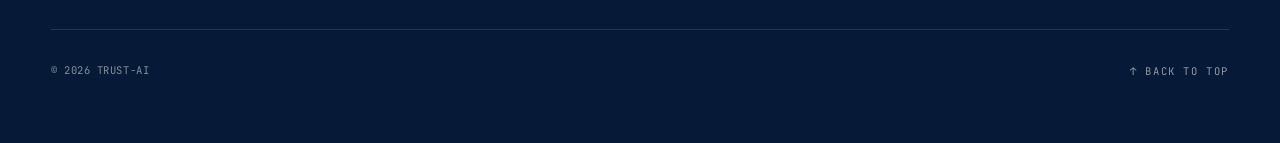
==== commit b6f77057: "web: hero logo, single-row founder cards, drop hero stats" ====
--- a/index.html
+++ b/index.html
@@ -35,19 +35,17 @@
 <section class="hero">
   <div class="hero__grid" aria-hidden="true"></div>
   <div class="hero__label reveal">International Joint Initiative</div>
-  <h1 class="hero__title">
-    <span class="line">Trusted</span>
-    <span class="line line--indent">AI<span class="accent">.</span></span>
-  </h1>
+  <div class="hero__head">
+    <h1 class="hero__title">
+      <span class="line">Trusted</span>
+      <span class="line line--indent">AI<span class="accent">.</span></span>
+    </h1>
+    <img class="hero__logo" src="assets/TRUST-AI-logo-small.png" alt="TRUST-AI logo">
+  </div>
   <div class="hero__bottom">
     <div>
       <p class="hero__desc reveal">TRUST-AI brings together leading institutions to advance AI that is trustworthy, inclusive, sustainable and compliant: from technical design to governance, regulation and real-world adoption.</p>
       <div class="btn-row reveal"><a class="btn btn--primary" href="about.html">Discover the initiative</a><a class="btn btn--ghost" href="events.html">Explore events</a></div>
-    </div>
-    <div class="hero__stats reveal">
-      <div><div class="hero__stat-num">5</div><div class="hero__stat-label">Founding partners</div></div>
-      <div><div class="hero__stat-num">4</div><div class="hero__stat-label">Countries</div></div>
-      <div><div class="hero__stat-num">5</div><div class="hero__stat-label">Pillars</div></div>
     </div>
   </div>
   <div class="hero__scroll-cue" aria-hidden="true">Scroll</div>
--- a/assets/styles.css
+++ b/assets/styles.css
@@ -104,14 +104,14 @@
 .hero__title { font-size: var(--fs-hero); line-height: .82; letter-spacing: -.05em; margin-bottom: 2.5rem; }
 .hero__title .line { display: block; }
 .hero__title .line--indent { padding-left: clamp(1rem, 6vw, 6rem); }
+.hero__head { display: flex; align-items: center; gap: clamp(1rem, 4vw, 4rem); margin-bottom: 2.5rem; }
+.hero__head .hero__title { margin-bottom: 0; }
+.hero__logo { flex-shrink: 0; width: calc(var(--fs-hero) * 1.6); max-width: 30vw; aspect-ratio: 1; object-fit: contain; filter: drop-shadow(0 18px 20px rgba(6, 26, 55, .25)); }
 .hero--page .hero__title { font-size: var(--fs-h1); line-height: .95; max-width: 22ch; margin-bottom: 1.5rem; }
 .hero__bottom { display: flex; align-items: flex-end; justify-content: space-between; gap: 2.5rem; flex-wrap: wrap; }
 .hero__desc { max-width: 460px; font-size: var(--fs-data); line-height: 1.8; color: var(--muted); }
 .hero__desc + .btn-row { margin-top: 2rem; }
 .hero--page .hero__desc { max-width: 680px; }
-.hero__stats { display: flex; gap: clamp(1.5rem, 3vw, 3.5rem); }
-.hero__stat-num { font-family: 'Space Grotesk', sans-serif; font-weight: 700; font-size: var(--fs-stat); line-height: 1; letter-spacing: -.04em; }
-.hero__stat-label { margin-top: .35rem; font-size: var(--fs-micro); text-transform: uppercase; letter-spacing: .15em; color: var(--muted); }
 .hero__scroll-cue { position: absolute !important; right: clamp(1rem, 2vw, 4rem); top: calc(var(--header-h) + 3rem); writing-mode: vertical-rl; display: flex; align-items: center; gap: .8rem; font-size: var(--fs-micro); text-transform: uppercase; letter-spacing: .2em; color: var(--muted); }
 .hero__scroll-cue::after { content: ""; width: 2px; height: 50px; background: var(--ink); animation: scrollPulse 2s ease-in-out infinite; }
 @keyframes scrollPulse { 0%, 100% { opacity: .3; transform: scaleY(.5); } 50% { opacity: 1; transform: none; } }
@@ -200,8 +200,8 @@
 .focus-table tr:hover td { background: var(--accent); }
 .table-wrap { overflow-x: auto; padding: 0 12px 12px 0; }
 
-.founder { flex-direction: row; gap: clamp(1.2rem, 2.5vw, 2rem); align-items: flex-start; }
-.founder__photo { flex-shrink: 0; width: clamp(96px, 11vw, 140px); aspect-ratio: 1; object-fit: cover; object-position: center top; border: var(--border); filter: grayscale(1); transition: filter .2s; }
+.founder { gap: 1.2rem; }
+.founder__photo { width: 100%; aspect-ratio: 1; object-fit: cover; object-position: center top; border: var(--border); filter: grayscale(1); transition: filter .2s; }
 .founder:hover .founder__photo { filter: none; }
 .founder__body { display: flex; flex-direction: column; gap: .8rem; }
 .founder__inst { font-size: var(--fs-micro); text-transform: uppercase; letter-spacing: .14em; color: var(--accent-ink); }
@@ -281,8 +281,6 @@
 }
 @media (max-width: 480px) {
   .header__cta span:last-child { display: none; }
-  .hero__stats { flex-direction: column; gap: 1rem; }
   .grid--5 { grid-template-columns: 1fr; }
-  .founder { flex-direction: column; }
   .footer__col { grid-column: 1 / -1; }
 }
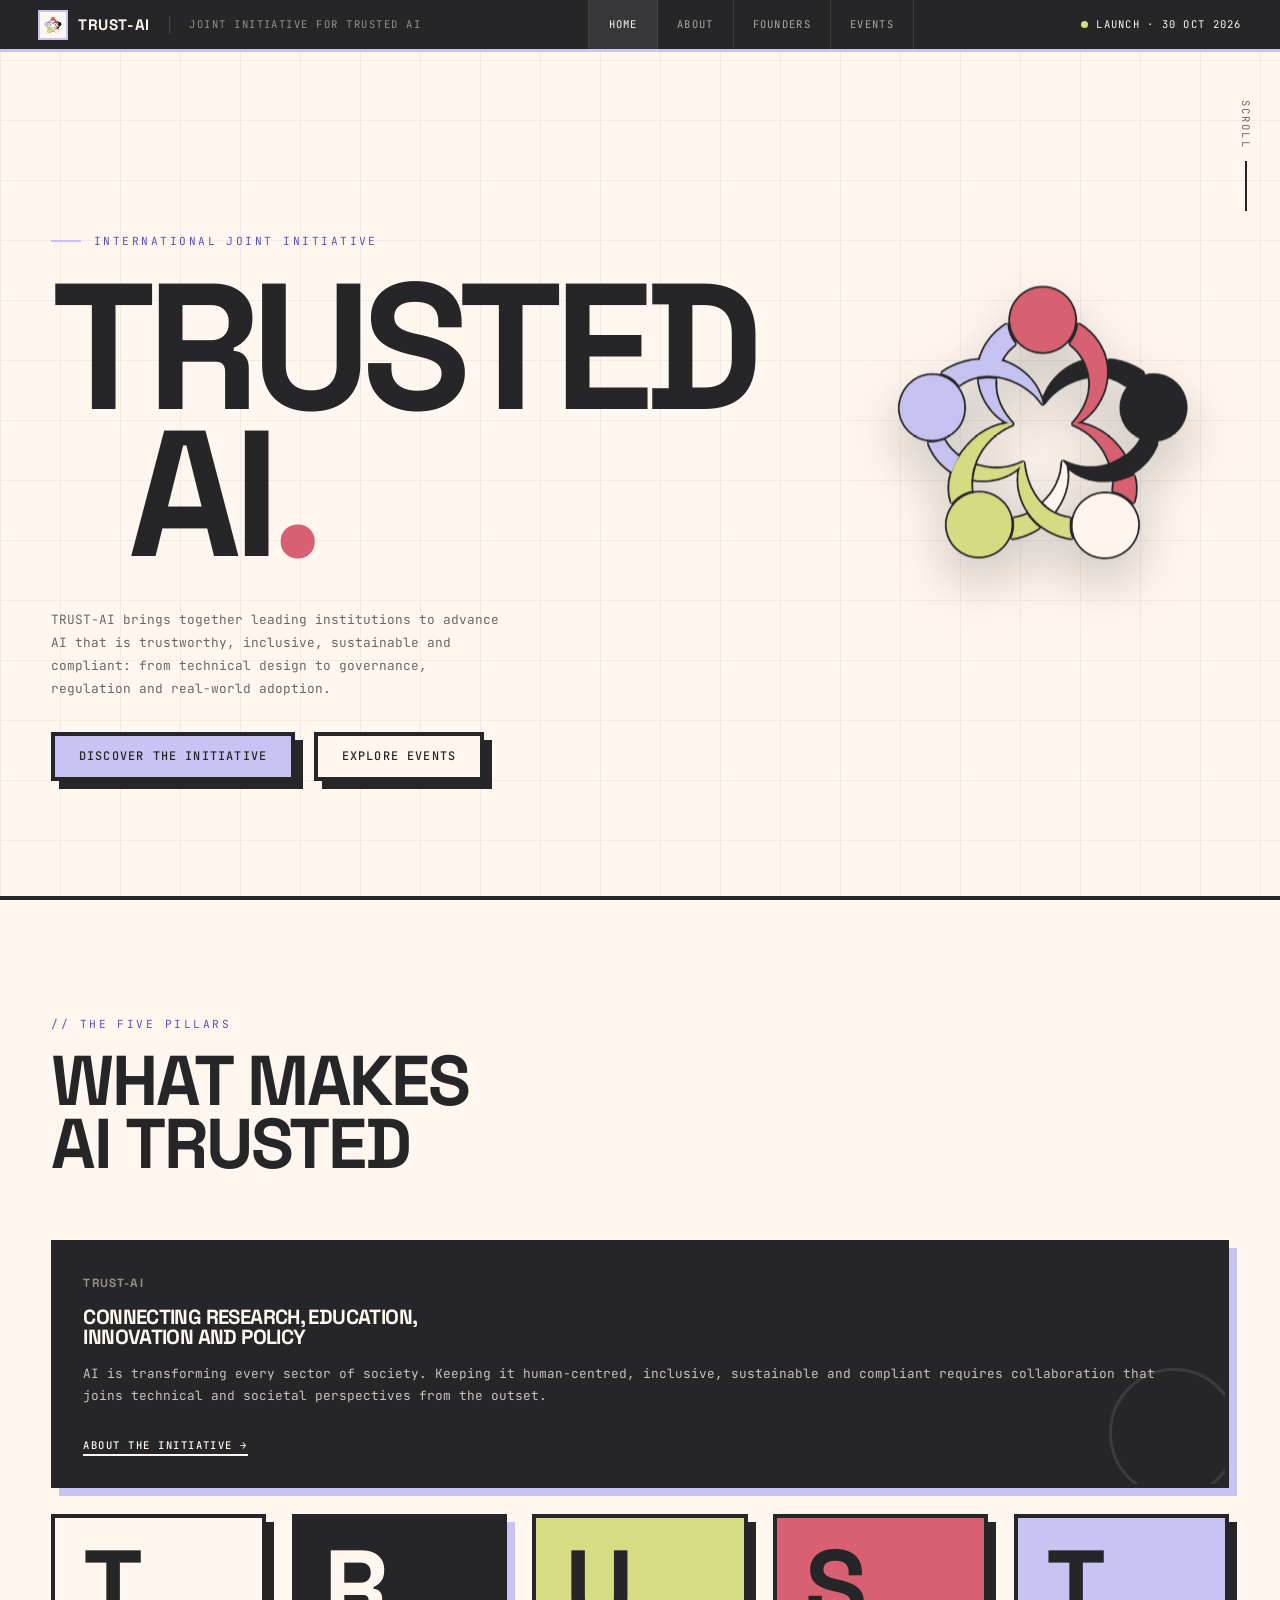
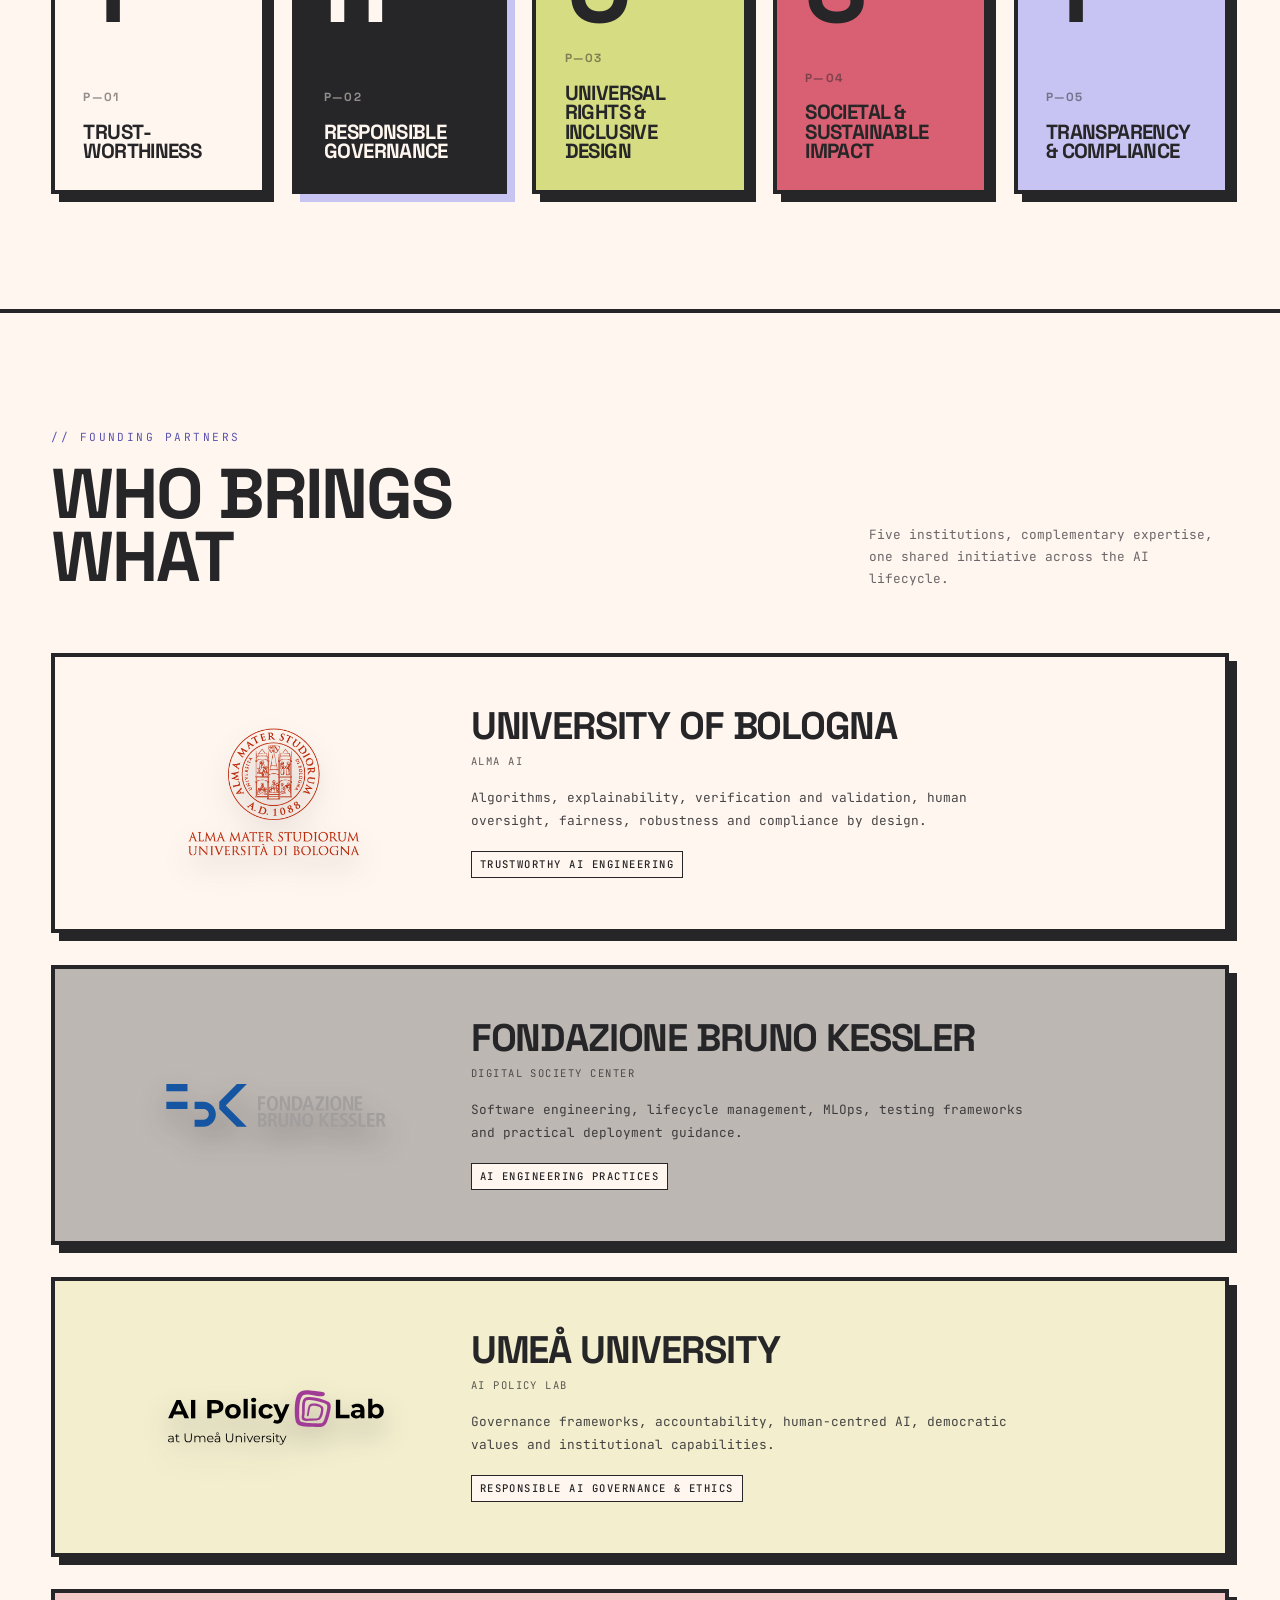
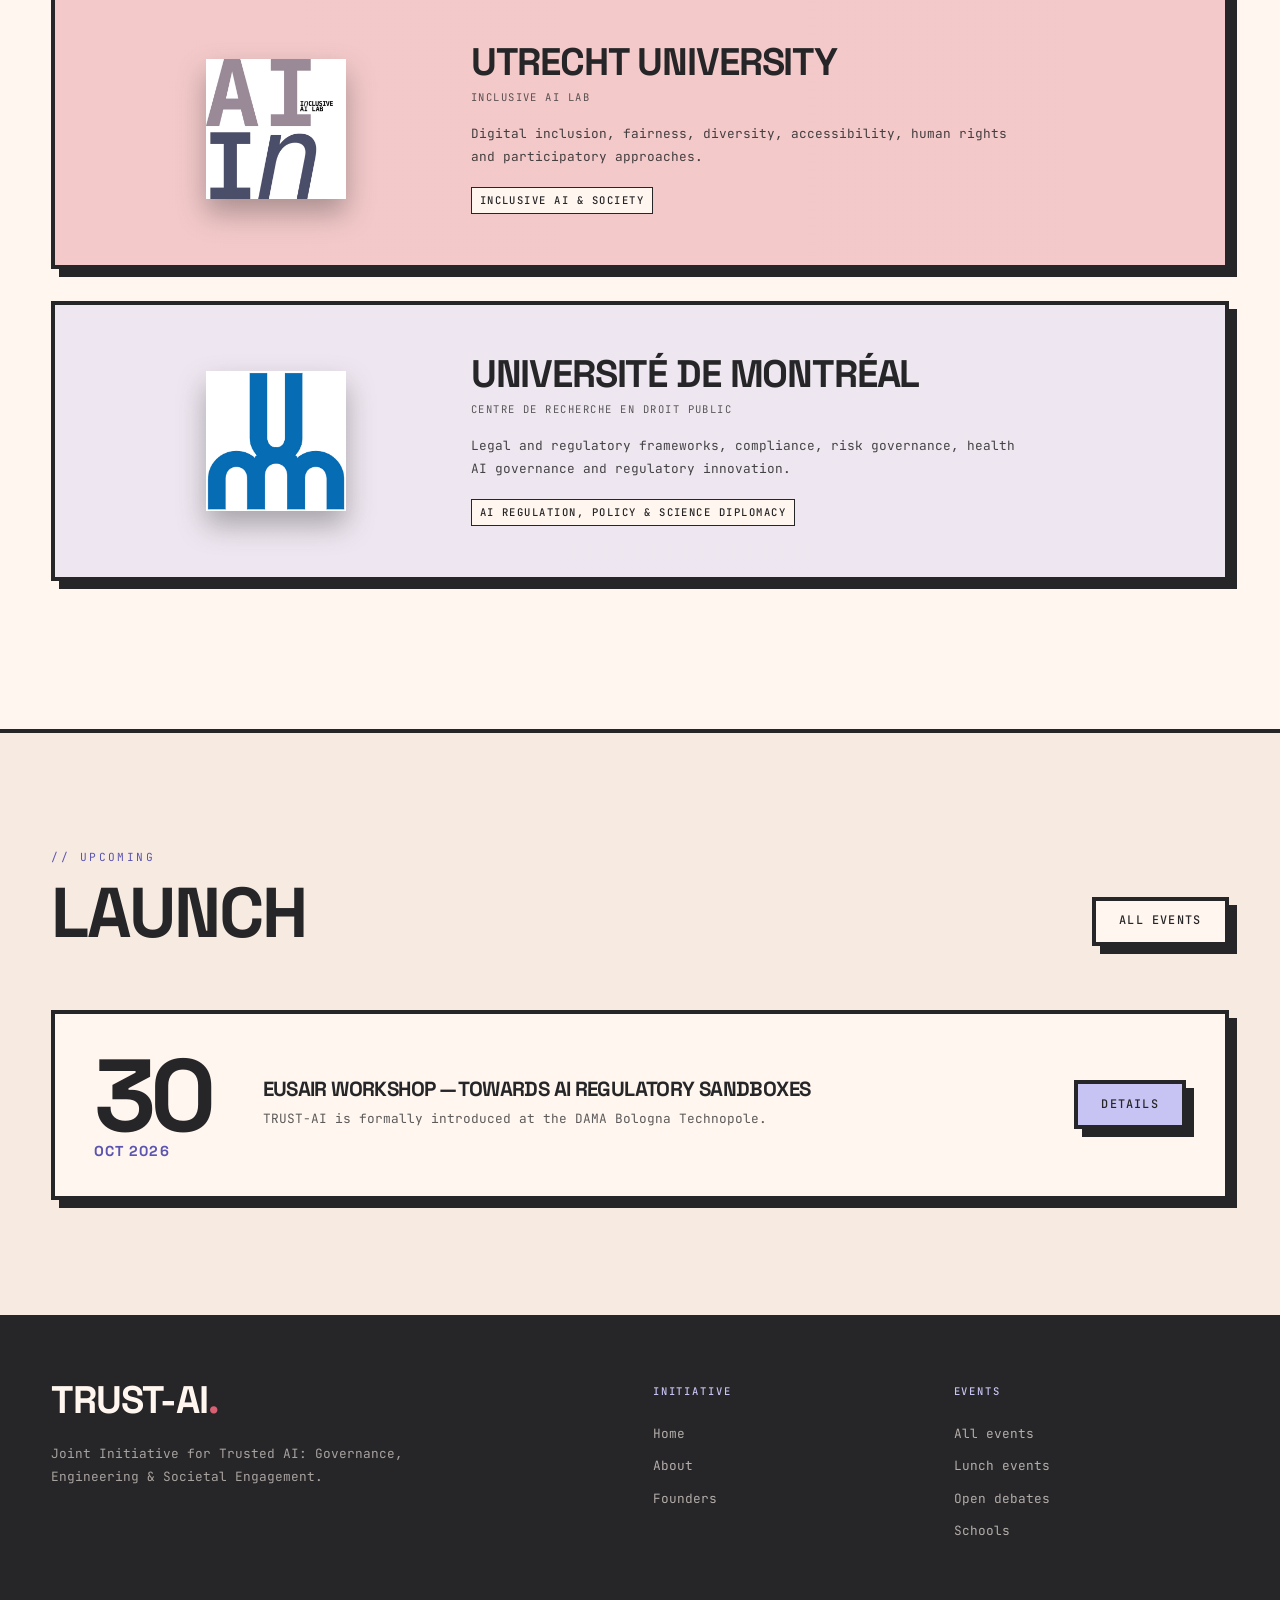
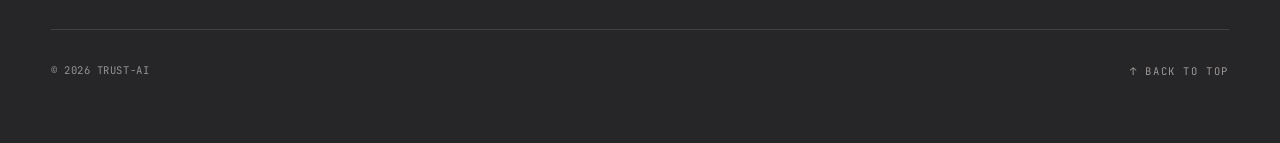
==== commit d2ffb2a1: "web: new five-colour palette, recoloured logo, contact button Palette in T-R-U-S-T order: cream #fff" ====
--- a/index.html
+++ b/index.html
@@ -5,7 +5,7 @@
 <meta name="viewport" content="width=device-width, initial-scale=1">
 <title>TRUST-AI | Joint Initiative for Trusted AI</title>
 <meta name="description" content="TRUST-AI — Joint Initiative for Trusted AI: Governance, Engineering &amp; Societal Engagement.">
-<link rel="icon" type="image/png" href="assets/TRUST-AI-logo-small.png?v=2">
+<link rel="icon" type="image/png" href="assets/TRUST-AI-logo-small.png?v=3">
 <link rel="preconnect" href="https://fonts.googleapis.com">
 <link rel="preconnect" href="https://fonts.gstatic.com" crossorigin>
 <link href="https://fonts.googleapis.com/css2?family=JetBrains+Mono:wght@400;500&family=Space+Grotesk:wght@400;700&display=swap" rel="stylesheet">
@@ -16,7 +16,7 @@
 <header class="header">
   <div class="header__inner">
     <div class="header__left">
-      <a class="header__logo" href="index.html"><img class="header__logo-mark" src="assets/TRUST-AI-logo-small.png" alt="">TRUST-AI</a>
+      <a class="header__logo" href="index.html"><img class="header__logo-mark" src="assets/TRUST-AI-logo-small.png?v=3" alt="">TRUST-AI</a>
       <span class="header__sep"></span>
       <span class="header__product">Joint Initiative for Trusted AI</span>
     </div>
@@ -40,7 +40,7 @@
       <span class="line">Trusted</span>
       <span class="line line--indent">AI<span class="accent">.</span></span>
     </h1>
-    <img class="hero__logo" src="assets/TRUST-AI-logo-small.png" alt="TRUST-AI logo">
+    <img class="hero__logo" src="assets/TRUST-AI-logo-small.png?v=3" alt="TRUST-AI logo">
   </div>
   <div class="hero__bottom">
     <div>
@@ -66,10 +66,10 @@
         <div class="card__ring" aria-hidden="true"></div>
       </div>
       <div class="grid grid--5">
-        <div class="card pillar reveal"><div class="card__letter accent">T</div><div class="card__number">P—01</div><h3 class="card__title">Trust&shy;worthiness</h3></div>
-        <div class="card card--green pillar reveal"><div class="card__letter">R</div><div class="card__number">P—02</div><h3 class="card__title">Responsible governance</h3></div>
-        <div class="card card--gold pillar reveal"><div class="card__letter">U</div><div class="card__number">P—03</div><h3 class="card__title">Universal rights &amp; inclusive design</h3></div>
-        <div class="card card--dark pillar reveal"><div class="card__letter accent">S</div><div class="card__number">P—04</div><h3 class="card__title">Societal &amp; sustainable impact</h3></div>
+        <div class="card pillar reveal"><div class="card__letter">T</div><div class="card__number">P—01</div><h3 class="card__title">Trust&shy;worthiness</h3></div>
+        <div class="card card--dark pillar reveal"><div class="card__letter">R</div><div class="card__number">P—02</div><h3 class="card__title">Responsible governance</h3></div>
+        <div class="card card--lime pillar reveal"><div class="card__letter">U</div><div class="card__number">P—03</div><h3 class="card__title">Universal rights &amp; inclusive design</h3></div>
+        <div class="card card--rose pillar reveal"><div class="card__letter">S</div><div class="card__number">P—04</div><h3 class="card__title">Societal &amp; sustainable impact</h3></div>
         <div class="card card--accent pillar reveal"><div class="card__letter">T</div><div class="card__number">P—05</div><h3 class="card__title">Transparency &amp; compliance</h3></div>
       </div>
     </div>
--- a/assets/styles.css
+++ b/assets/styles.css
@@ -2,15 +2,15 @@
 *, *::before, *::after { margin: 0; padding: 0; box-sizing: border-box; }
 
 :root {
-  --base: #ffffff;
-  --ink: #061a37;        /* TRUST-AI deep navy, replaces template black */
-  --navy: #073b78;
-  --accent: #08aeb4;     /* TRUST-AI teal, replaces template orange */
-  --accent-ink: #067c80; /* teal dark enough for small text on white */
-  --gold: #f4b942;
-  --green: #77aa7a;
-  --muted: #5e7185;
-  --surface: #f4f5f1;
+  /* Palette in T-R-U-S-T order: cream, charcoal, lime, rose, lavender */
+  --base: #fff6ef;       /* T — page and card background */
+  --ink: #262628;        /* R — text, borders, header, footer, dark cards */
+  --lime: #d6dc82;       /* U */
+  --rose: #d86072;       /* S */
+  --accent: #c7c3f2;     /* T — lavender accent */
+  --accent-ink: #5b54b0; /* lavender dark enough for small text on cream */
+  --muted: #6b6668;
+  --surface: #f7ebe1;    /* slightly deeper cream for alternate sections */
 
   --border: 4px solid var(--ink);
   --border-thin: 2px solid var(--ink);
@@ -46,15 +46,14 @@
 
 /* ----- 3. UTILITIES ----- */
 .container { width: 100%; max-width: 1440px; margin: 0 auto; }
-.accent { color: var(--accent); }
-.gold { color: var(--gold); }
+.accent { color: var(--rose); }
 .eyebrow { font-size: .7rem; text-transform: uppercase; letter-spacing: .22em; color: var(--accent-ink); margin-bottom: 1rem; }
 .title { font-size: var(--fs-h1); }
 
 .tag { display: inline-block; font-size: .66rem; font-weight: 500; text-transform: uppercase; letter-spacing: .14em; padding: .35em .75em; border: 2px solid var(--ink); background: var(--base); color: var(--ink); }
 .tag--filled { background: var(--ink); color: var(--base); }
 .tag--accent { background: var(--accent); border-color: var(--accent); color: var(--ink); }
-.tag--gold { background: var(--gold); border-color: var(--gold); color: var(--ink); }
+.tag--lime { background: var(--lime); border-color: var(--lime); color: var(--ink); }
 .tags { display: flex; flex-wrap: wrap; gap: .5rem; }
 
 /* ----- 4. BUTTONS ----- */
@@ -87,8 +86,8 @@
 .header__menu a { padding: .9rem 1.2rem; border-right: 0; border-bottom: 1px solid rgba(255, 255, 255, .1); white-space: nowrap; }
 .header__menu a:last-child { border-bottom: 0; }
 .header__cta { display: flex; align-items: center; gap: .5rem; font-size: var(--fs-micro); text-transform: uppercase; letter-spacing: .12em; }
-.header__cta:hover { color: var(--gold); }
-.header__dot { width: 7px; height: 7px; border-radius: 50%; background: var(--gold); animation: pulse 2s ease-in-out infinite; }
+.header__cta:hover { color: var(--lime); }
+.header__dot { width: 7px; height: 7px; border-radius: 50%; background: var(--lime); animation: pulse 2s ease-in-out infinite; }
 @keyframes pulse { 50% { opacity: .35; } }
 .header__burger { display: none; flex-direction: column; gap: 4px; padding: 4px; background: none; border: 0; cursor: pointer; }
 .header__burger span { width: 22px; height: 2px; background: var(--base); }
@@ -106,7 +105,8 @@
 .hero__title .line--indent { padding-left: clamp(1rem, 6vw, 6rem); }
 .hero__head { display: flex; align-items: center; gap: clamp(1rem, 4vw, 4rem); margin-bottom: 2.5rem; }
 .hero__head .hero__title { margin-bottom: 0; }
-.hero__logo { flex-shrink: 0; width: calc(var(--fs-hero) * 1.6); max-width: 30vw; aspect-ratio: 1; object-fit: contain; filter: drop-shadow(0 18px 20px rgba(6, 26, 55, .25)); }
+/* Height of the two title lines; the PNG has ~12% empty margin, so scale it up visually to match */
+.hero__logo { flex-shrink: 0; margin-left: auto; height: calc(var(--fs-hero) * 1.6); width: auto; max-width: 30vw; aspect-ratio: 1; object-fit: contain; transform: scale(1.3); transform-origin: right center; filter: drop-shadow(0 18px 20px rgba(38, 38, 40, .25)); }
 .hero--page .hero__title { font-size: var(--fs-h1); line-height: .95; max-width: 22ch; margin-bottom: 1.5rem; }
 .hero__bottom { display: flex; align-items: flex-end; justify-content: space-between; gap: 2.5rem; flex-wrap: wrap; }
 .hero__desc { max-width: 460px; font-size: var(--fs-data); line-height: 1.8; color: var(--muted); }
@@ -133,8 +133,8 @@
 .card--dark { background: var(--ink); color: var(--base); box-shadow: var(--shadow-accent); }
 .card--dark:hover { box-shadow: 12px 12px 0 var(--accent); }
 .card--accent { background: var(--accent); }
-.card--gold { background: var(--gold); }
-.card--green { background: var(--green); }
+.card--lime { background: var(--lime); }
+.card--rose { background: var(--rose); }
 .card__number { font-family: 'Space Grotesk', sans-serif; font-weight: 700; font-size: .74rem; text-transform: uppercase; letter-spacing: .1em; opacity: .5; }
 .card__title { font-size: var(--fs-h3); line-height: .95; }
 .card__text { font-size: var(--fs-data); line-height: 1.75; opacity: .75; }
@@ -155,24 +155,24 @@
 
 /* ----- 9. TICKER ----- */
 .ticker { overflow: hidden; padding: 1.2rem 0; background: var(--ink); color: var(--base); border-bottom: var(--border); }
-.ticker--gold { background: var(--gold); color: var(--ink); }
+.ticker--lime { background: var(--lime); color: var(--ink); }
 .ticker__track { display: flex; width: max-content; animation: tickerScroll 34s linear infinite; }
 .ticker--reverse .ticker__track { animation-direction: reverse; animation-duration: 40s; }
 .ticker__item { display: flex; align-items: center; gap: 2rem; padding: 0 2rem; font-family: 'Space Grotesk', sans-serif; font-weight: 700; font-size: var(--fs-ticker); text-transform: uppercase; letter-spacing: -.02em; white-space: nowrap; }
 .ticker__item::after { content: ""; width: 12px; height: 12px; flex-shrink: 0; background: var(--accent); }
-.ticker--gold .ticker__item::after { background: var(--ink); }
+.ticker--lime .ticker__item::after { background: var(--ink); }
 @keyframes tickerScroll { to { transform: translateX(-50%); } }
 
 /* ----- 10. STACK (sticky cards) ----- */
-.stack__card { position: sticky; top: calc(var(--header-h) + 28px); display: grid; grid-template-columns: repeat(12, 1fr); gap: var(--gap); align-items: center; margin-bottom: 2rem; padding: clamp(2rem, 4vw, 3.5rem); background: linear-gradient(rgba(255, 255, 255, .3), rgba(255, 255, 255, .3)), var(--base); border: var(--border); box-shadow: var(--shadow); }
-/* Same colour order as the T-R-U-S-T pillars (white, green, gold, navy, teal), as a 30% tint over solid white, so earlier cards stay hidden */
-.stack__card:nth-child(2) { top: calc(var(--header-h) + 58px); background: linear-gradient(rgba(119, 170, 122, .3), rgba(119, 170, 122, .3)), var(--base); }
-.stack__card:nth-child(3) { top: calc(var(--header-h) + 88px); background: linear-gradient(rgba(244, 185, 66, .3), rgba(244, 185, 66, .3)), var(--base); }
-.stack__card:nth-child(4) { top: calc(var(--header-h) + 118px); background: linear-gradient(rgba(6, 26, 55, .3), rgba(6, 26, 55, .3)), var(--base); box-shadow: var(--shadow-accent); }
-.stack__card:nth-child(5) { top: calc(var(--header-h) + 148px); background: linear-gradient(rgba(8, 174, 180, .3), rgba(8, 174, 180, .3)), var(--base); }
+.stack__card { position: sticky; top: calc(var(--header-h) + 28px); display: grid; grid-template-columns: repeat(12, 1fr); gap: var(--gap); align-items: center; margin-bottom: 2rem; padding: clamp(2rem, 4vw, 3.5rem); background: linear-gradient(rgba(255, 246, 239, .3), rgba(255, 246, 239, .3)), var(--base); border: var(--border); box-shadow: var(--shadow); }
+/* Same colour order as the T-R-U-S-T pillars (cream, charcoal, lime, rose, lavender), as a 30% tint over solid white, so earlier cards stay hidden */
+.stack__card:nth-child(2) { top: calc(var(--header-h) + 58px); background: linear-gradient(rgba(38, 38, 40, .3), rgba(38, 38, 40, .3)), var(--base); }
+.stack__card:nth-child(3) { top: calc(var(--header-h) + 88px); background: linear-gradient(rgba(214, 220, 130, .3), rgba(214, 220, 130, .3)), var(--base); }
+.stack__card:nth-child(4) { top: calc(var(--header-h) + 118px); background: linear-gradient(rgba(216, 96, 114, .3), rgba(216, 96, 114, .3)), var(--base); }
+.stack__card:nth-child(5) { top: calc(var(--header-h) + 148px); background: linear-gradient(rgba(199, 195, 242, .3), rgba(199, 195, 242, .3)), var(--base); }
 .stack__left { grid-column: span 4; display: flex; justify-content: center; }
 .stack__right { grid-column: span 8; }
-.stack__logo { width: min(100%, 220px); height: 140px; object-fit: contain; filter: drop-shadow(0 14px 14px rgba(6, 26, 55, .35)); }
+.stack__logo { width: min(100%, 220px); height: 140px; object-fit: contain; filter: drop-shadow(0 14px 14px rgba(38, 38, 40, .35)); }
 .stack__title { font-size: var(--fs-h2); margin-bottom: .6rem; }
 .stack__meta { margin-bottom: 1rem; font-size: var(--fs-micro); text-transform: uppercase; letter-spacing: .14em; opacity: .75; }
 .stack__text { max-width: 560px; font-size: var(--fs-data); line-height: 1.8; opacity: .85; }
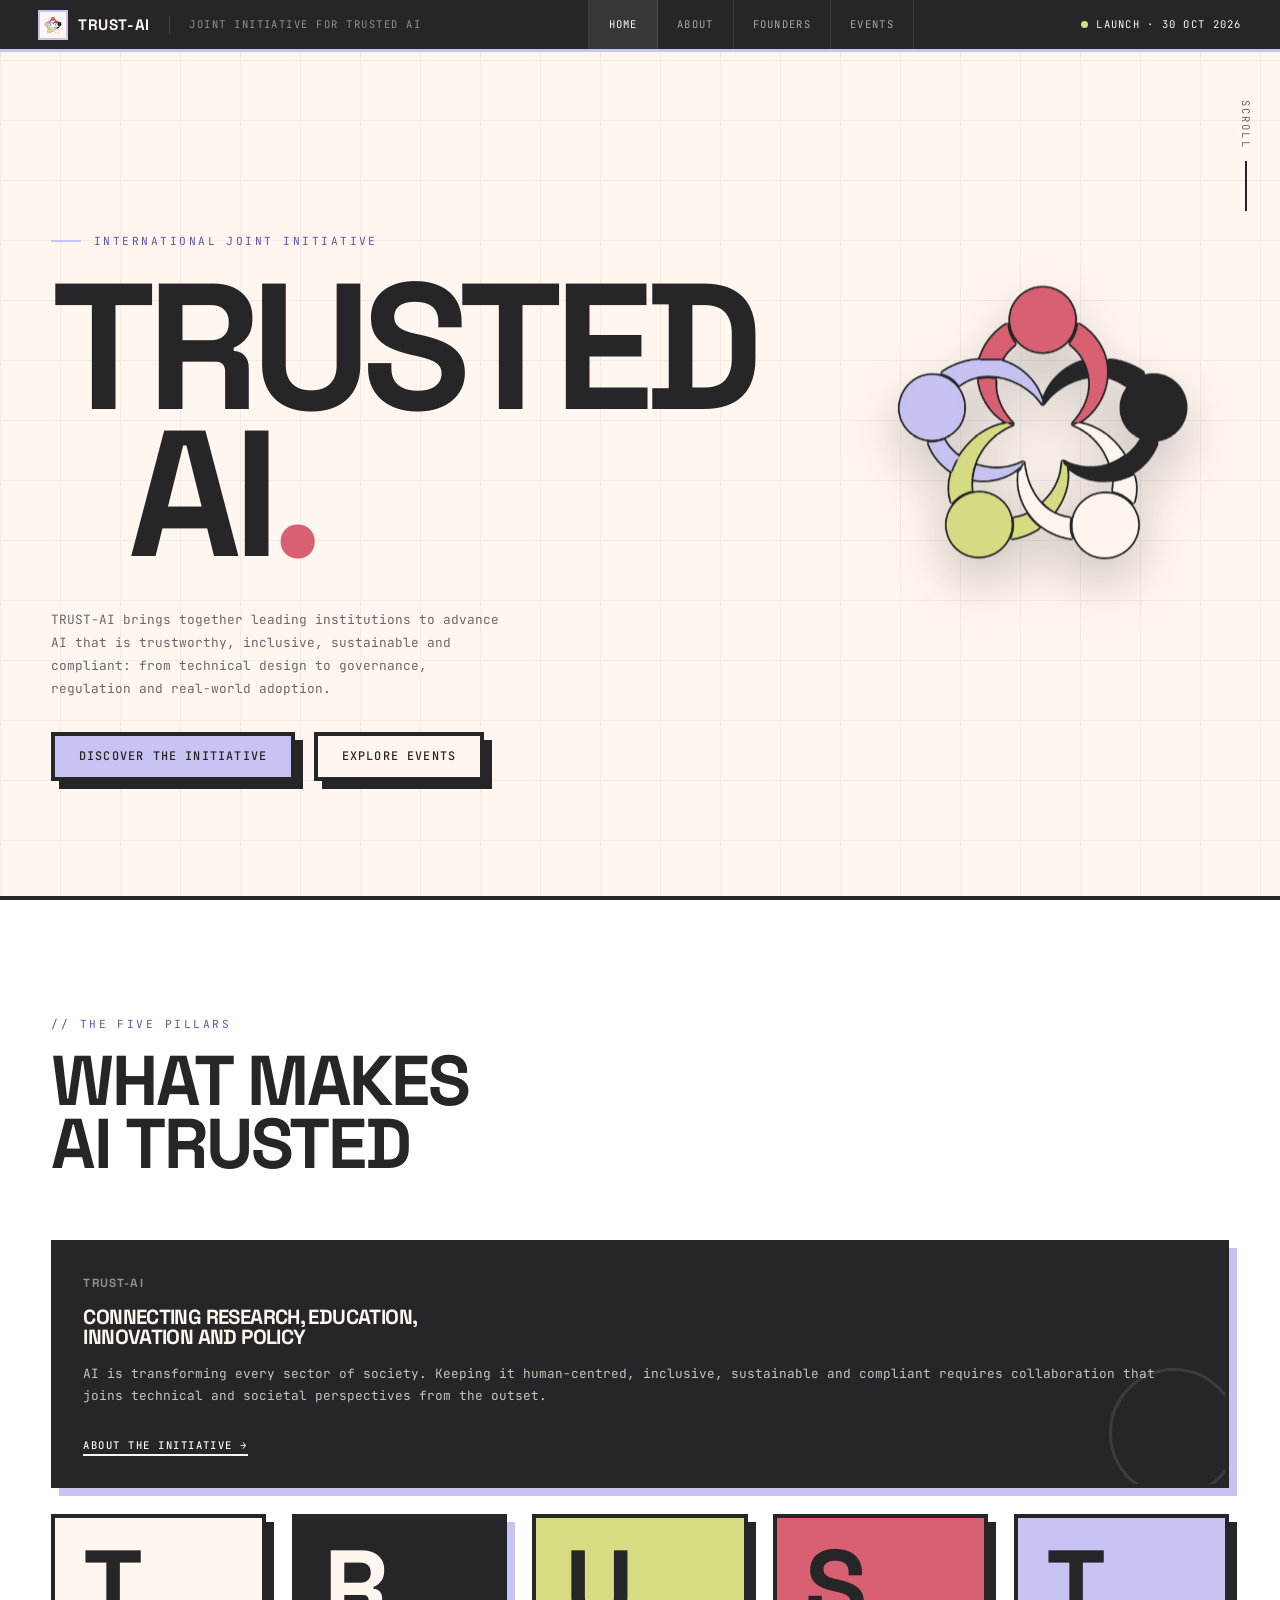
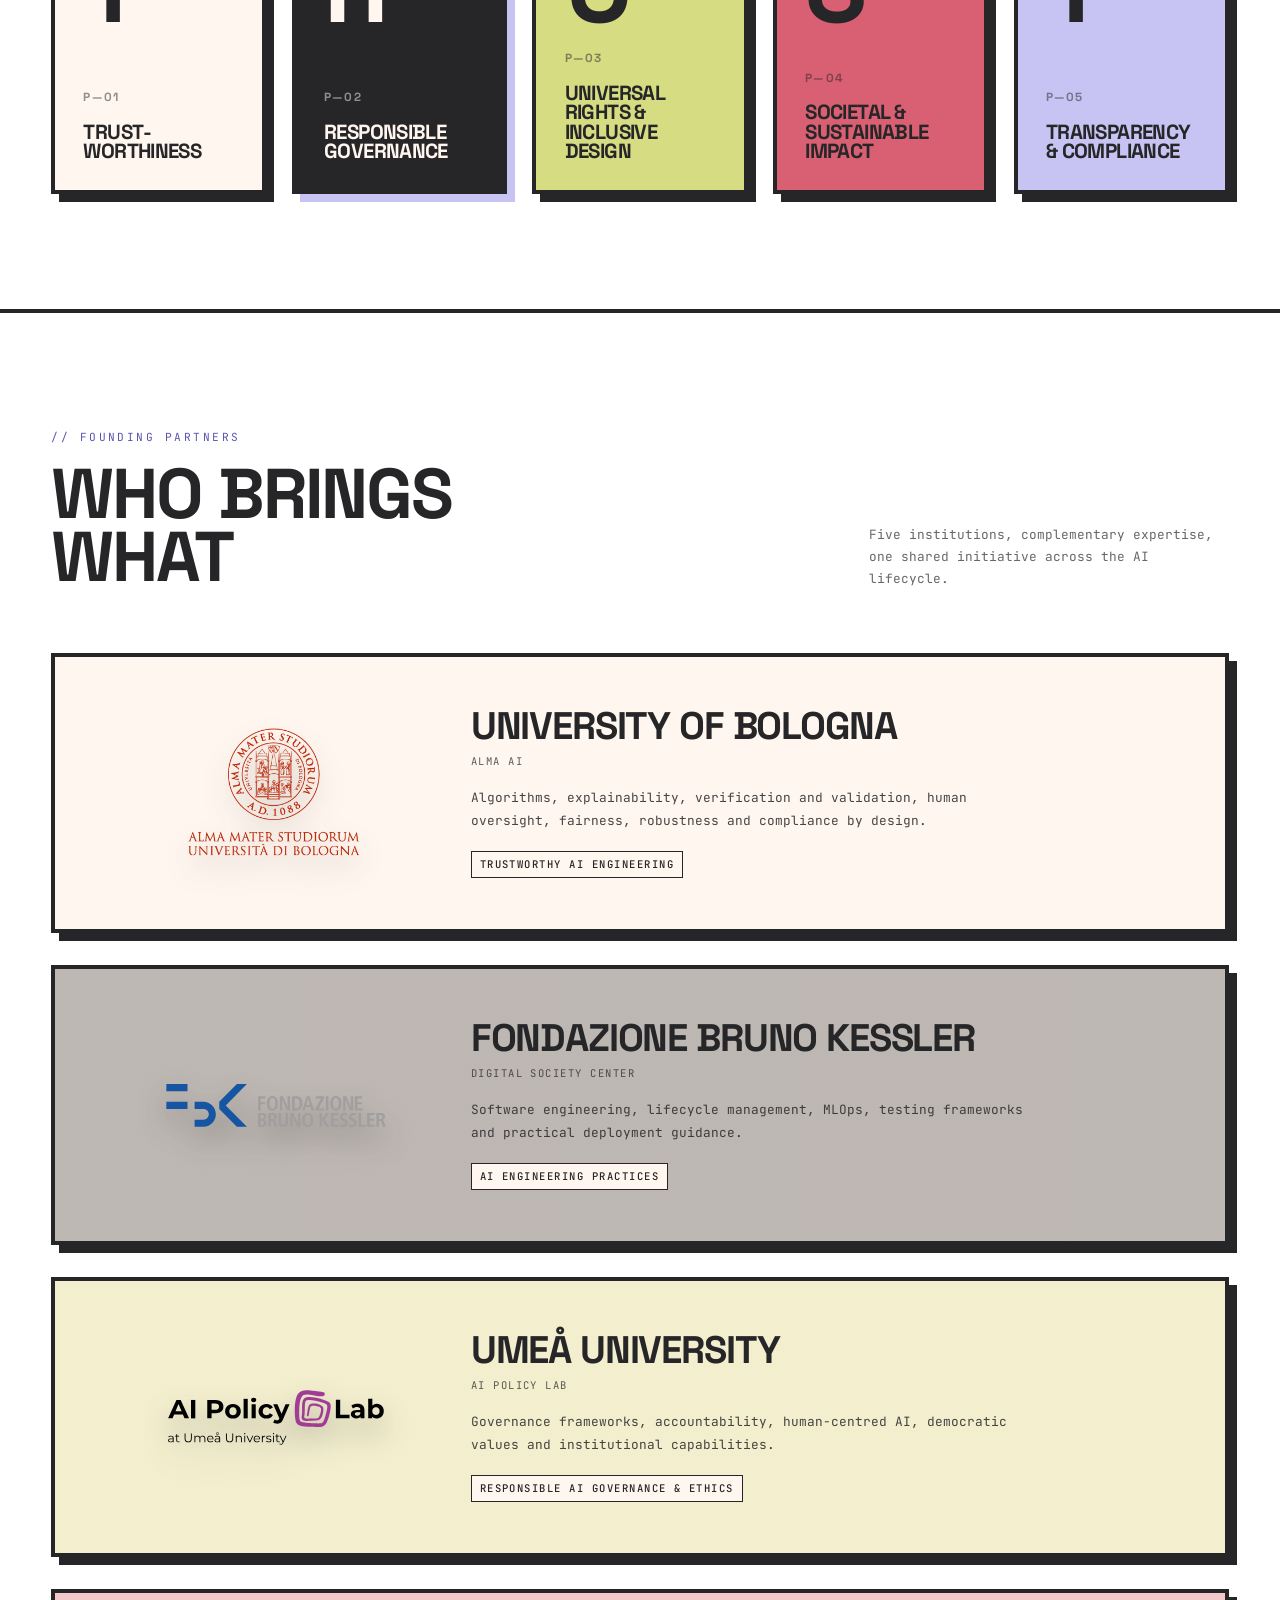
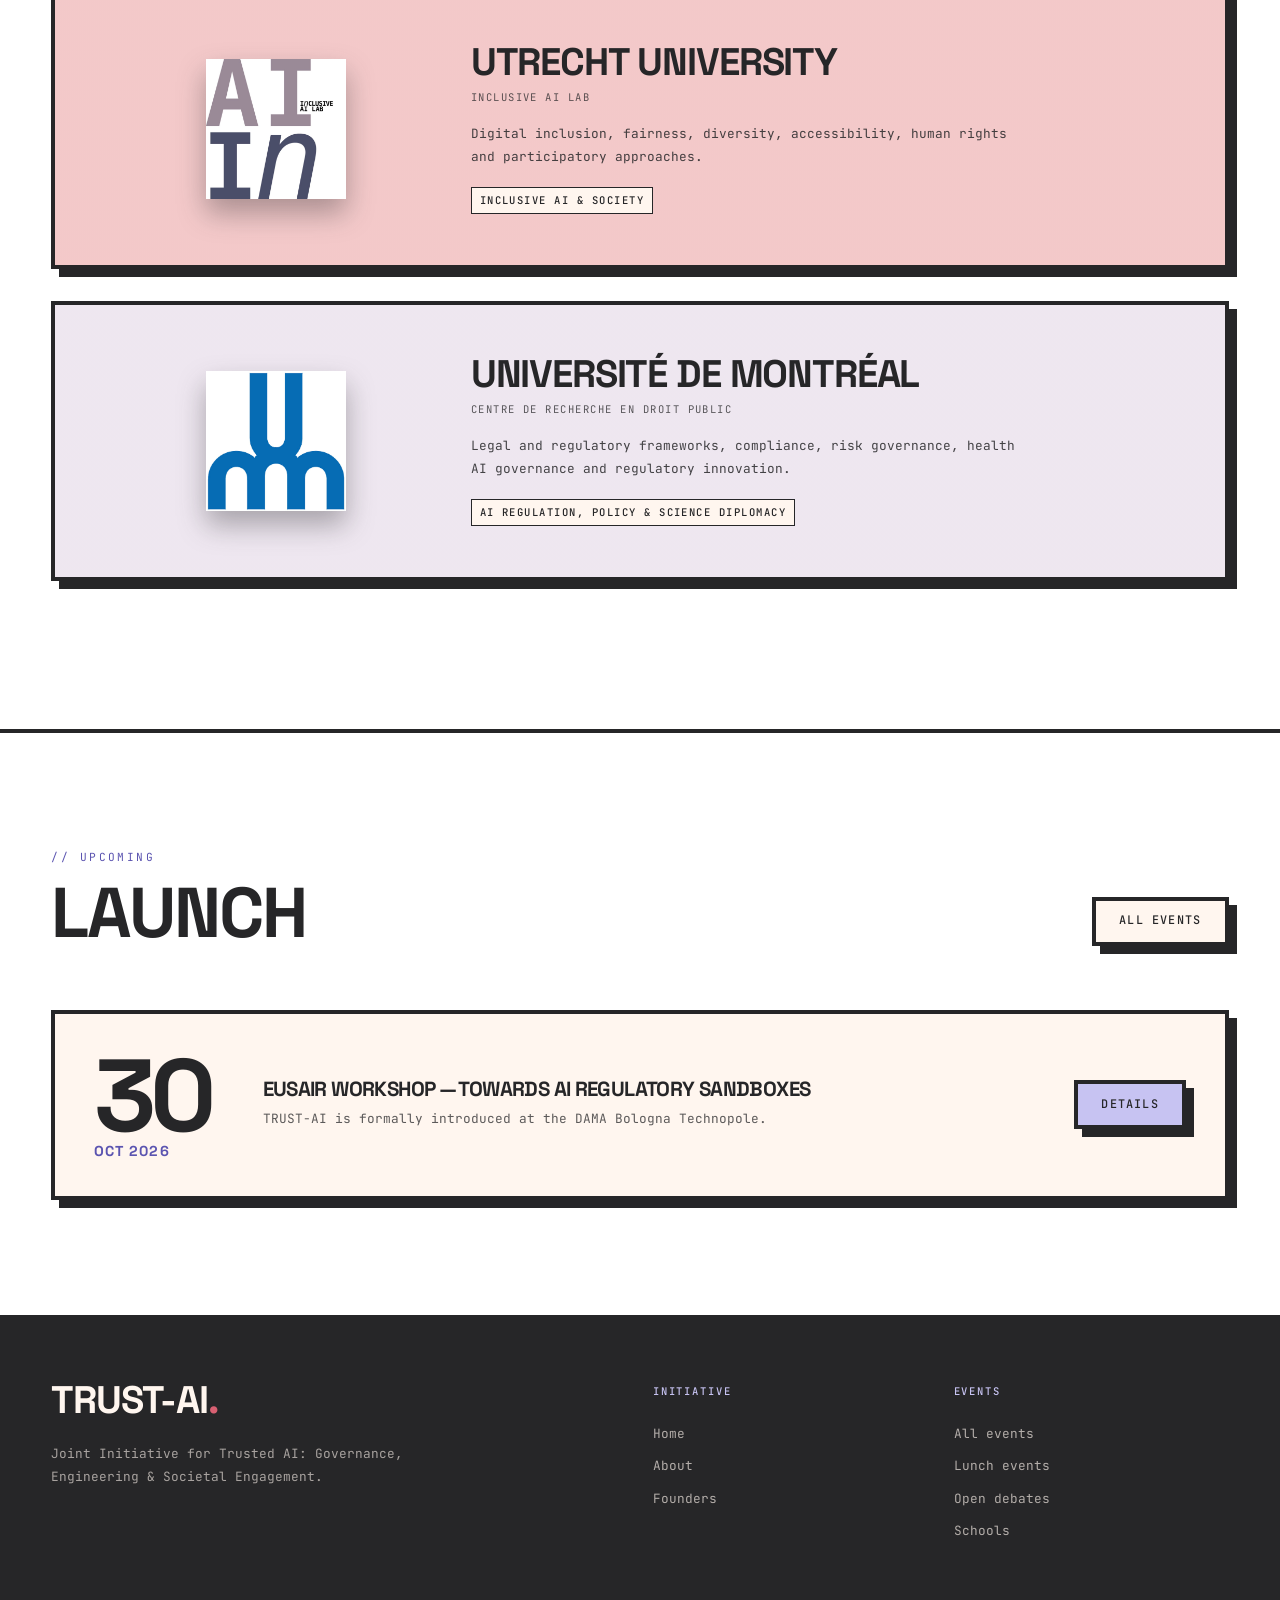
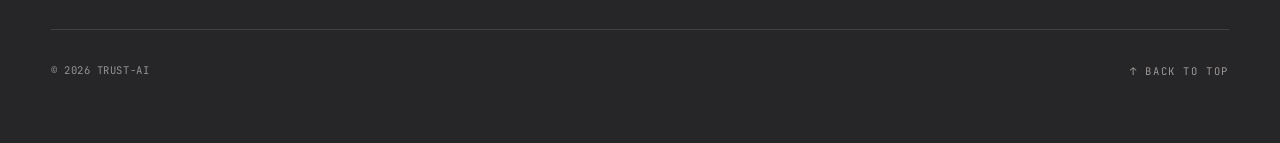
==== commit 4763435a: "web: cream cards on white pages, single-colour logo figures, compact page banners - Page background " ====
--- a/index.html
+++ b/index.html
@@ -5,7 +5,7 @@
 <meta name="viewport" content="width=device-width, initial-scale=1">
 <title>TRUST-AI | Joint Initiative for Trusted AI</title>
 <meta name="description" content="TRUST-AI — Joint Initiative for Trusted AI: Governance, Engineering &amp; Societal Engagement.">
-<link rel="icon" type="image/png" href="assets/TRUST-AI-logo-small.png?v=3">
+<link rel="icon" type="image/png" href="assets/TRUST-AI-logo-small.png?v=4">
 <link rel="preconnect" href="https://fonts.googleapis.com">
 <link rel="preconnect" href="https://fonts.gstatic.com" crossorigin>
 <link href="https://fonts.googleapis.com/css2?family=JetBrains+Mono:wght@400;500&family=Space+Grotesk:wght@400;700&display=swap" rel="stylesheet">
@@ -16,7 +16,7 @@
 <header class="header">
   <div class="header__inner">
     <div class="header__left">
-      <a class="header__logo" href="index.html"><img class="header__logo-mark" src="assets/TRUST-AI-logo-small.png?v=3" alt="">TRUST-AI</a>
+      <a class="header__logo" href="index.html"><img class="header__logo-mark" src="assets/TRUST-AI-logo-small.png?v=4" alt="">TRUST-AI</a>
       <span class="header__sep"></span>
       <span class="header__product">Joint Initiative for Trusted AI</span>
     </div>
@@ -40,7 +40,7 @@
       <span class="line">Trusted</span>
       <span class="line line--indent">AI<span class="accent">.</span></span>
     </h1>
-    <img class="hero__logo" src="assets/TRUST-AI-logo-small.png?v=3" alt="TRUST-AI logo">
+    <img class="hero__logo" src="assets/TRUST-AI-logo-small.png?v=4" alt="TRUST-AI logo">
   </div>
   <div class="hero__bottom">
     <div>
@@ -66,7 +66,7 @@
         <div class="card__ring" aria-hidden="true"></div>
       </div>
       <div class="grid grid--5">
-        <div class="card pillar reveal"><div class="card__letter">T</div><div class="card__number">P—01</div><h3 class="card__title">Trust&shy;worthiness</h3></div>
+        <div class="card card--cream pillar reveal"><div class="card__letter">T</div><div class="card__number">P—01</div><h3 class="card__title">Trust&shy;worthiness</h3></div>
         <div class="card card--dark pillar reveal"><div class="card__letter">R</div><div class="card__number">P—02</div><h3 class="card__title">Responsible governance</h3></div>
         <div class="card card--lime pillar reveal"><div class="card__letter">U</div><div class="card__number">P—03</div><h3 class="card__title">Universal rights &amp; inclusive design</h3></div>
         <div class="card card--rose pillar reveal"><div class="card__letter">S</div><div class="card__number">P—04</div><h3 class="card__title">Societal &amp; sustainable impact</h3></div>
@@ -132,7 +132,7 @@
   </div>
 </section>
 
-<section class="section section--surface">
+<section class="section">
   <div class="container">
     <div class="section__header section__header--split reveal">
       <div><div class="eyebrow">// Upcoming</div><h2 class="title">Launch</h2></div>
--- a/assets/styles.css
+++ b/assets/styles.css
@@ -3,7 +3,8 @@
 
 :root {
   /* Palette in T-R-U-S-T order: cream, charcoal, lime, rose, lavender */
-  --base: #fff6ef;       /* T — page and card background */
+  --base: #fff6ef;       /* T — cream: cards and the home hero */
+  --page: #ffffff;       /* page background */
   --ink: #262628;        /* R — text, borders, header, footer, dark cards */
   --lime: #d6dc82;       /* U */
   --rose: #d86072;       /* S */
@@ -35,7 +36,7 @@
 }
 
 html { scroll-behavior: smooth; scroll-padding-top: calc(var(--header-h) + 16px); -webkit-text-size-adjust: 100%; }
-body { font-family: 'JetBrains Mono', ui-monospace, monospace; font-size: var(--fs-body); line-height: 1.65; color: var(--ink); background: var(--base); overflow-x: hidden; }
+body { font-family: 'JetBrains Mono', ui-monospace, monospace; font-size: var(--fs-body); line-height: 1.65; color: var(--ink); background: var(--page); overflow-x: hidden; }
 img { max-width: 100%; display: block; }
 a { color: inherit; text-decoration: none; }
 ::selection { background: var(--accent); color: var(--ink); }
@@ -94,7 +95,12 @@
 
 /* ----- 6. HERO ----- */
 .hero { position: relative; min-height: 100vh; min-height: 100svh; display: flex; flex-direction: column; justify-content: flex-end; padding: var(--section-pad); padding-top: calc(var(--header-h) + 4rem); overflow: hidden; border-bottom: var(--border); }
-.hero--page { min-height: 0; padding-top: calc(var(--header-h) + clamp(4rem, 8vw, 7rem)); padding-bottom: clamp(3rem, 6vw, 5rem); background: var(--surface); }
+.hero:not(.hero--page) { background: var(--base); }
+/* Compact inner-page banner: one fixed minimum height so About, Founders and Events match,
+   small enough that the founder photos are visible without scrolling */
+.hero--page { min-height: calc(var(--header-h) + 19rem); padding-top: calc(var(--header-h) + 2rem); padding-bottom: 2rem; background: var(--surface); }
+.hero--page .hero__label { margin-bottom: 1rem; }
+.hero--page + .section { padding-top: clamp(2rem, 4vw, 2.5rem); }
 .hero__grid { position: absolute; inset: 0; pointer-events: none; opacity: .05; background-size: 60px 60px; background-image: linear-gradient(var(--ink) 1px, transparent 1px), linear-gradient(90deg, var(--ink) 1px, transparent 1px); }
 .hero > *:not(.hero__grid) { position: relative; z-index: 1; }
 .hero__label { display: flex; align-items: center; gap: .8rem; margin-bottom: 1.5rem; font-size: .7rem; text-transform: uppercase; letter-spacing: .22em; color: var(--accent-ink); }
@@ -107,7 +113,7 @@
 .hero__head .hero__title { margin-bottom: 0; }
 /* Height of the two title lines; the PNG has ~12% empty margin, so scale it up visually to match */
 .hero__logo { flex-shrink: 0; margin-left: auto; height: calc(var(--fs-hero) * 1.6); width: auto; max-width: 30vw; aspect-ratio: 1; object-fit: contain; transform: scale(1.3); transform-origin: right center; filter: drop-shadow(0 18px 20px rgba(38, 38, 40, .25)); }
-.hero--page .hero__title { font-size: var(--fs-h1); line-height: .95; max-width: 22ch; margin-bottom: 1.5rem; }
+.hero--page .hero__title { font-size: clamp(1.8rem, 3.2vw, 2.8rem); line-height: .95; max-width: 30ch; margin-bottom: 1rem; }
 .hero__bottom { display: flex; align-items: flex-end; justify-content: space-between; gap: 2.5rem; flex-wrap: wrap; }
 .hero__desc { max-width: 460px; font-size: var(--fs-data); line-height: 1.8; color: var(--muted); }
 .hero__desc + .btn-row { margin-top: 2rem; }
@@ -133,6 +139,7 @@
 .card--dark { background: var(--ink); color: var(--base); box-shadow: var(--shadow-accent); }
 .card--dark:hover { box-shadow: 12px 12px 0 var(--accent); }
 .card--accent { background: var(--accent); }
+.card--cream { background: var(--base); }
 .card--lime { background: var(--lime); }
 .card--rose { background: var(--rose); }
 .card__number { font-family: 'Space Grotesk', sans-serif; font-weight: 700; font-size: .74rem; text-transform: uppercase; letter-spacing: .1em; opacity: .5; }
@@ -164,7 +171,7 @@
 @keyframes tickerScroll { to { transform: translateX(-50%); } }
 
 /* ----- 10. STACK (sticky cards) ----- */
-.stack__card { position: sticky; top: calc(var(--header-h) + 28px); display: grid; grid-template-columns: repeat(12, 1fr); gap: var(--gap); align-items: center; margin-bottom: 2rem; padding: clamp(2rem, 4vw, 3.5rem); background: linear-gradient(rgba(255, 246, 239, .3), rgba(255, 246, 239, .3)), var(--base); border: var(--border); box-shadow: var(--shadow); }
+.stack__card { position: sticky; top: calc(var(--header-h) + 28px); display: grid; grid-template-columns: repeat(12, 1fr); gap: var(--gap); align-items: center; margin-bottom: 2rem; padding: clamp(2rem, 4vw, 3.5rem); background: var(--base); border: var(--border); box-shadow: var(--shadow); }
 /* Same colour order as the T-R-U-S-T pillars (cream, charcoal, lime, rose, lavender), as a 30% tint over solid white, so earlier cards stay hidden */
 .stack__card:nth-child(2) { top: calc(var(--header-h) + 58px); background: linear-gradient(rgba(38, 38, 40, .3), rgba(38, 38, 40, .3)), var(--base); }
 .stack__card:nth-child(3) { top: calc(var(--header-h) + 88px); background: linear-gradient(rgba(214, 220, 130, .3), rgba(214, 220, 130, .3)), var(--base); }
@@ -205,6 +212,21 @@
 .founder:hover .founder__photo { filter: none; }
 .founder__body { display: flex; flex-direction: column; gap: .8rem; }
 .founder__inst { font-size: var(--fs-micro); text-transform: uppercase; letter-spacing: .14em; color: var(--accent-ink); }
+
+/* Contact block (founders page) */
+.contact { margin-top: 1.2rem; }
+.contact > summary { list-style: none; }
+.contact > summary::-webkit-details-marker { display: none; }
+.contact > summary::after { content: " ↓"; }
+.contact[open] > summary { background: var(--ink); color: var(--base); }
+.contact[open] > summary::after { content: " ↑"; }
+.contact__panel { margin-top: 1.8rem; padding: clamp(1.2rem, 2vw, 1.8rem); max-width: 640px; background: var(--base); border: var(--border); box-shadow: var(--shadow); }
+.contact__details { display: grid; gap: .6rem; margin-top: 1.8rem; font-size: var(--fs-data); }
+.contact__details > div { display: flex; align-items: center; gap: 1rem; flex-wrap: wrap; }
+.contact__details dt { min-width: 5.5em; font-size: var(--fs-micro); text-transform: uppercase; letter-spacing: .14em; color: var(--muted); }
+.contact__details dd { display: flex; align-items: center; gap: .8rem; }
+.contact__copy { padding: .25em .7em; font: inherit; font-size: var(--fs-micro); text-transform: uppercase; letter-spacing: .12em; color: var(--ink); background: var(--base); border: 2px solid var(--ink); cursor: pointer; }
+.contact__copy:hover, .contact__copy.copied { background: var(--ink); color: var(--base); }
 
 /* Join / people */
 .filter-row { display: flex; flex-wrap: wrap; gap: .6rem; margin-bottom: 2.5rem; }
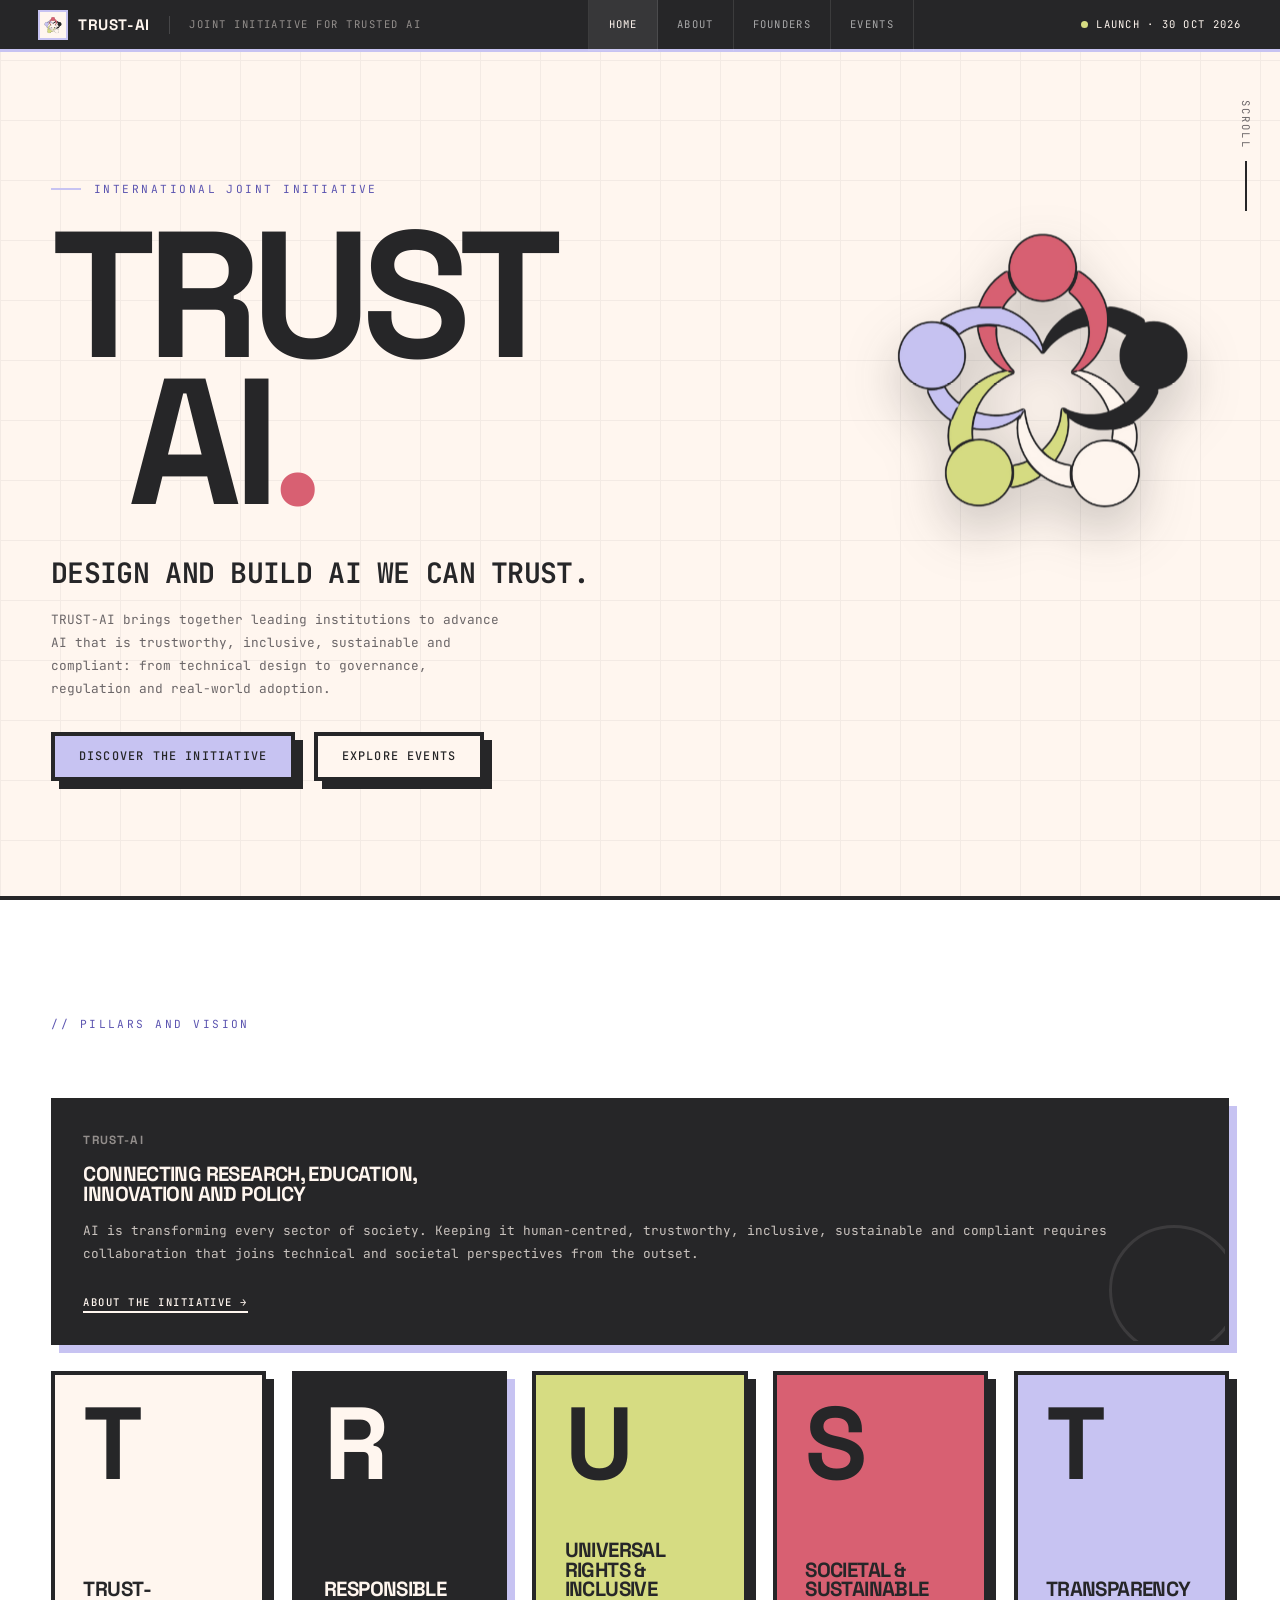
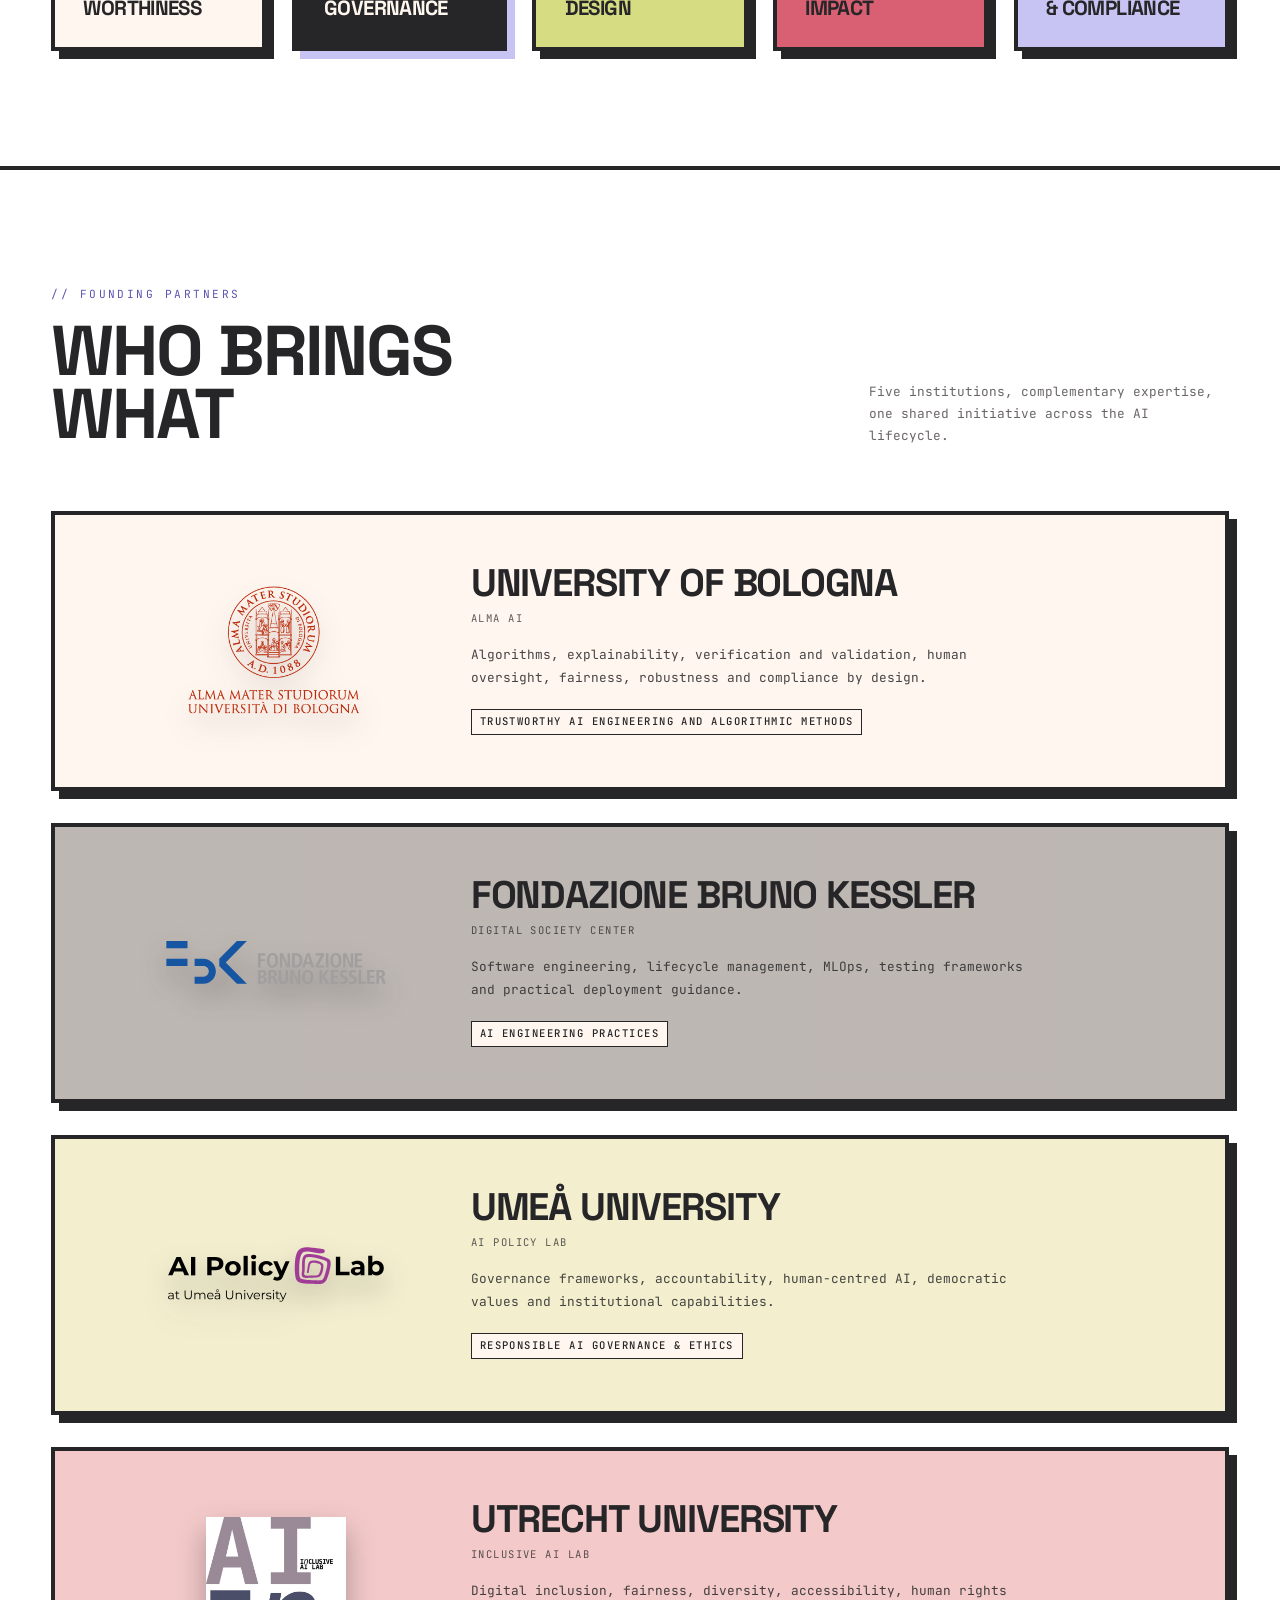
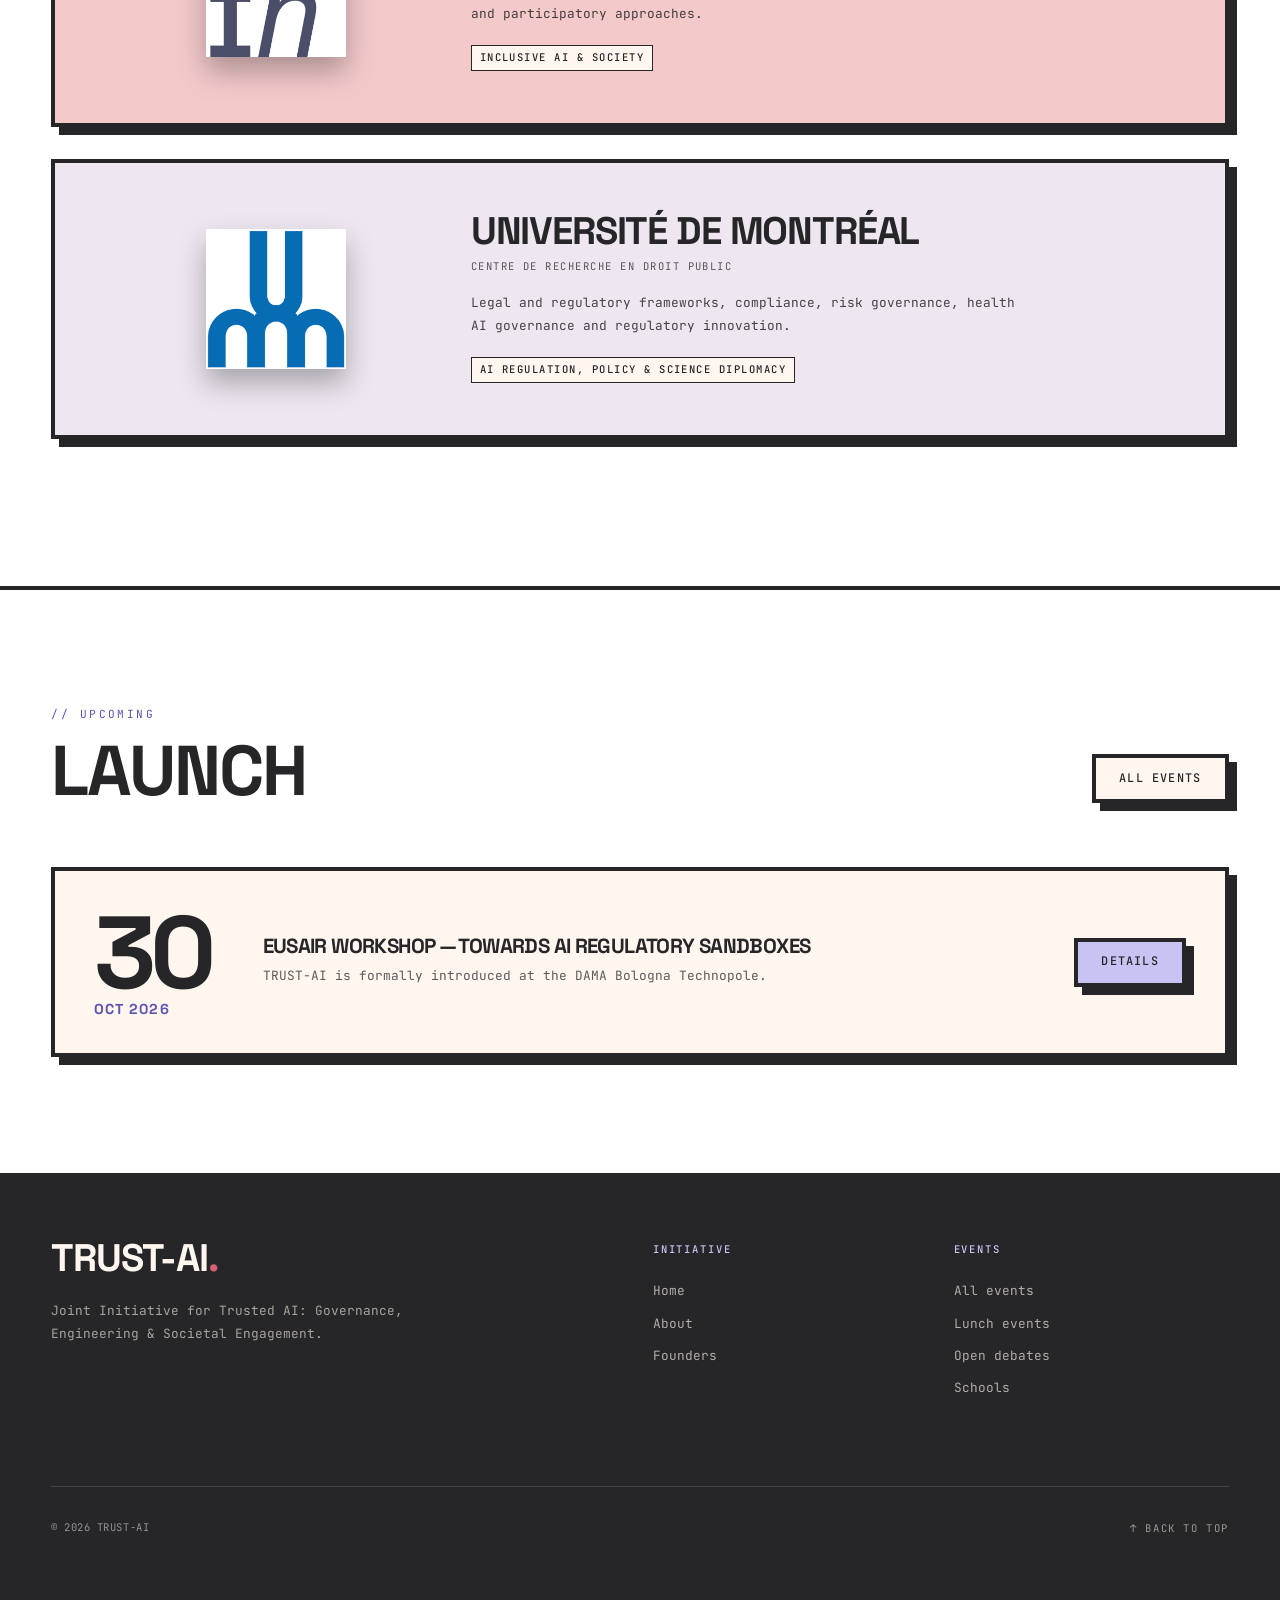
==== commit bf5da0ca: "rc: refinement" ====
--- a/index.html
+++ b/index.html
@@ -37,13 +37,14 @@
   <div class="hero__label reveal">International Joint Initiative</div>
   <div class="hero__head">
     <h1 class="hero__title">
-      <span class="line">Trusted</span>
+      <span class="line">TRUST</span>
       <span class="line line--indent">AI<span class="accent">.</span></span>
     </h1>
     <img class="hero__logo" src="assets/TRUST-AI-logo-small.png?v=4" alt="TRUST-AI logo">
   </div>
   <div class="hero__bottom">
     <div>
+      <p class="hero__tagline reveal">DESIGN AND BUILD AI WE CAN TRUST.</p>
       <p class="hero__desc reveal">TRUST-AI brings together leading institutions to advance AI that is trustworthy, inclusive, sustainable and compliant: from technical design to governance, regulation and real-world adoption.</p>
       <div class="btn-row reveal"><a class="btn btn--primary" href="about.html">Discover the initiative</a><a class="btn btn--ghost" href="events.html">Explore events</a></div>
     </div>
@@ -54,23 +55,23 @@
 <section class="section" id="pillars">
   <div class="container">
     <div class="section__header reveal">
-      <div class="eyebrow">// The five pillars</div>
-      <h2 class="title">What makes<br>AI trusted</h2>
+      <div class="eyebrow">// Pillars and Vision</div>
+      <!-- <h2 class="title">What generate<br>trust</h2> -->
     </div>
     <div class="grid">
       <div class="card card--dark reveal">
         <div class="card__number">TRUST-AI</div>
         <h3 class="card__title">Connecting research, education,<br>innovation and policy</h3>
-        <p class="card__text">AI is transforming every sector of society. Keeping it human-centred, inclusive, sustainable and compliant requires collaboration that joins technical and societal perspectives from the outset.</p>
+        <p class="card__text">AI is transforming every sector of society. Keeping it human-centred, trustworthy, inclusive, sustainable and compliant requires collaboration that joins technical and societal perspectives from the outset.</p>
         <div class="card__foot"><a class="link" href="about.html">About the initiative →</a></div>
         <div class="card__ring" aria-hidden="true"></div>
       </div>
       <div class="grid grid--5">
-        <div class="card card--cream pillar reveal"><div class="card__letter">T</div><div class="card__number">P—01</div><h3 class="card__title">Trust&shy;worthiness</h3></div>
-        <div class="card card--dark pillar reveal"><div class="card__letter">R</div><div class="card__number">P—02</div><h3 class="card__title">Responsible governance</h3></div>
-        <div class="card card--lime pillar reveal"><div class="card__letter">U</div><div class="card__number">P—03</div><h3 class="card__title">Universal rights &amp; inclusive design</h3></div>
-        <div class="card card--rose pillar reveal"><div class="card__letter">S</div><div class="card__number">P—04</div><h3 class="card__title">Societal &amp; sustainable impact</h3></div>
-        <div class="card card--accent pillar reveal"><div class="card__letter">T</div><div class="card__number">P—05</div><h3 class="card__title">Transparency &amp; compliance</h3></div>
+        <div class="card card--cream pillar reveal"><div class="card__letter">T</div><div class="card__number"></div><h3 class="card__title">Trust&shy;worthiness</h3></div>
+        <div class="card card--dark pillar reveal"><div class="card__letter">R</div><div class="card__number"></div><h3 class="card__title">Responsible governance</h3></div>
+        <div class="card card--lime pillar reveal"><div class="card__letter">U</div><div class="card__number"></div><h3 class="card__title">Universal rights &amp; inclusive design</h3></div>
+        <div class="card card--rose pillar reveal"><div class="card__letter">S</div><div class="card__number"></div><h3 class="card__title">Societal &amp; sustainable impact</h3></div>
+        <div class="card card--accent pillar reveal"><div class="card__letter">T</div><div class="card__number"></div><h3 class="card__title">Transparency &amp; compliance</h3></div>
       </div>
     </div>
   </div>
@@ -89,7 +90,7 @@
         <h3 class="stack__title">University of Bologna</h3>
         <p class="stack__meta">Alma AI</p>
         <p class="stack__text">Algorithms, explainability, verification and validation, human oversight, fairness, robustness and compliance by design.</p>
-        <div class="tags"><span class="tag tag--accent">Trustworthy AI Engineering</span></div>
+        <div class="tags"><span class="tag tag--accent">Trustworthy AI Engineering and Algorithmic Methods</span></div>
       </div>
     </article>
     <article class="stack__card reveal">
--- a/assets/styles.css
+++ b/assets/styles.css
@@ -220,7 +220,7 @@
 .contact > summary::after { content: " ↓"; }
 .contact[open] > summary { background: var(--ink); color: var(--base); }
 .contact[open] > summary::after { content: " ↑"; }
-.contact__panel { margin-top: 1.8rem; padding: clamp(1.2rem, 2vw, 1.8rem); max-width: 640px; background: var(--base); border: var(--border); box-shadow: var(--shadow); }
+.contact__panel { margin-top: 1.8rem; padding: clamp(1.2rem, 2vw, 1.8rem); max-width: 640px; background: var(--page); border: var(--border); box-shadow: var(--shadow); }
 .contact__details { display: grid; gap: .6rem; margin-top: 1.8rem; font-size: var(--fs-data); }
 .contact__details > div { display: flex; align-items: center; gap: 1rem; flex-wrap: wrap; }
 .contact__details dt { min-width: 5.5em; font-size: var(--fs-micro); text-transform: uppercase; letter-spacing: .14em; color: var(--muted); }
@@ -306,3 +306,13 @@
   .grid--5 { grid-template-columns: 1fr; }
   .footer__col { grid-column: 1 / -1; }
 }
+
+.hero__tagline {
+  max-width: 620px;
+  margin: 0 0 18px;
+  color: var(--white);
+  font-size: clamp(1.35rem, 2.2vw, 2rem);
+  font-weight: 650;
+  line-height: 1.2;
+  letter-spacing: -0.025em;
+}
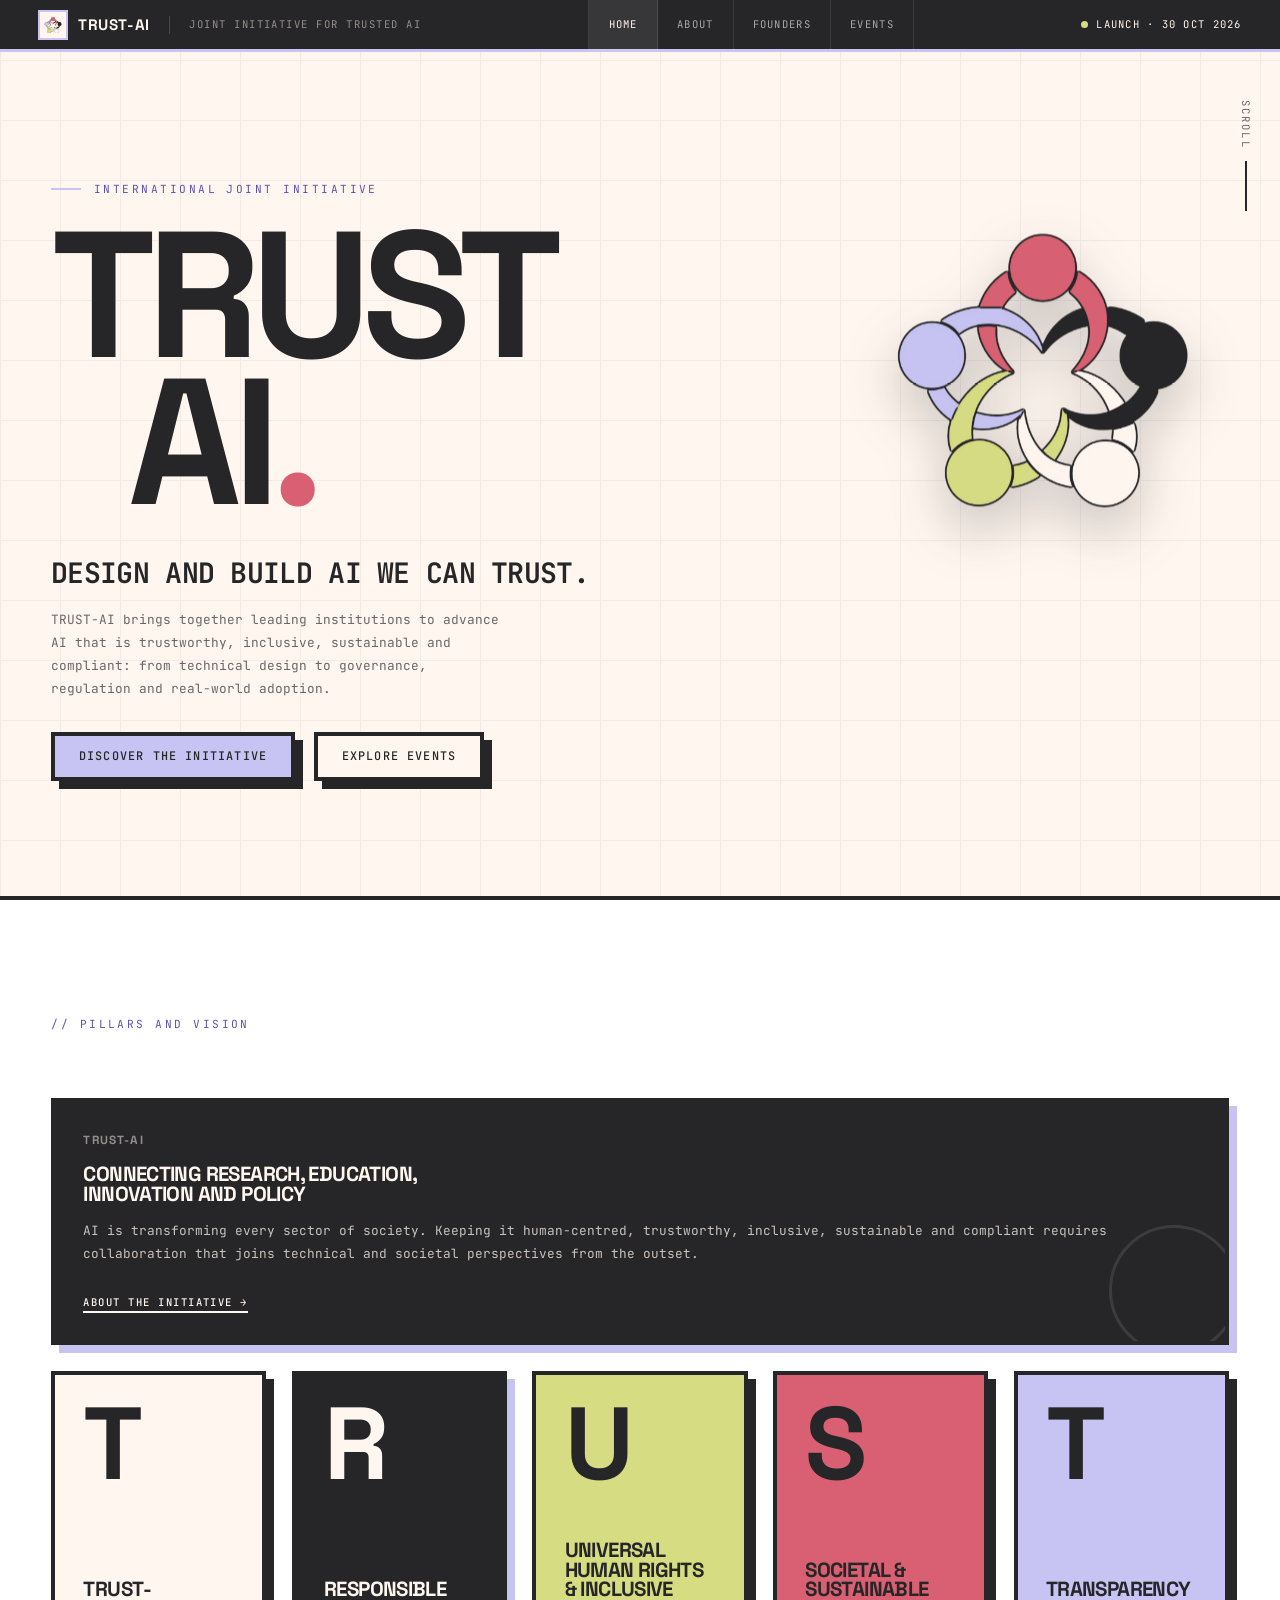
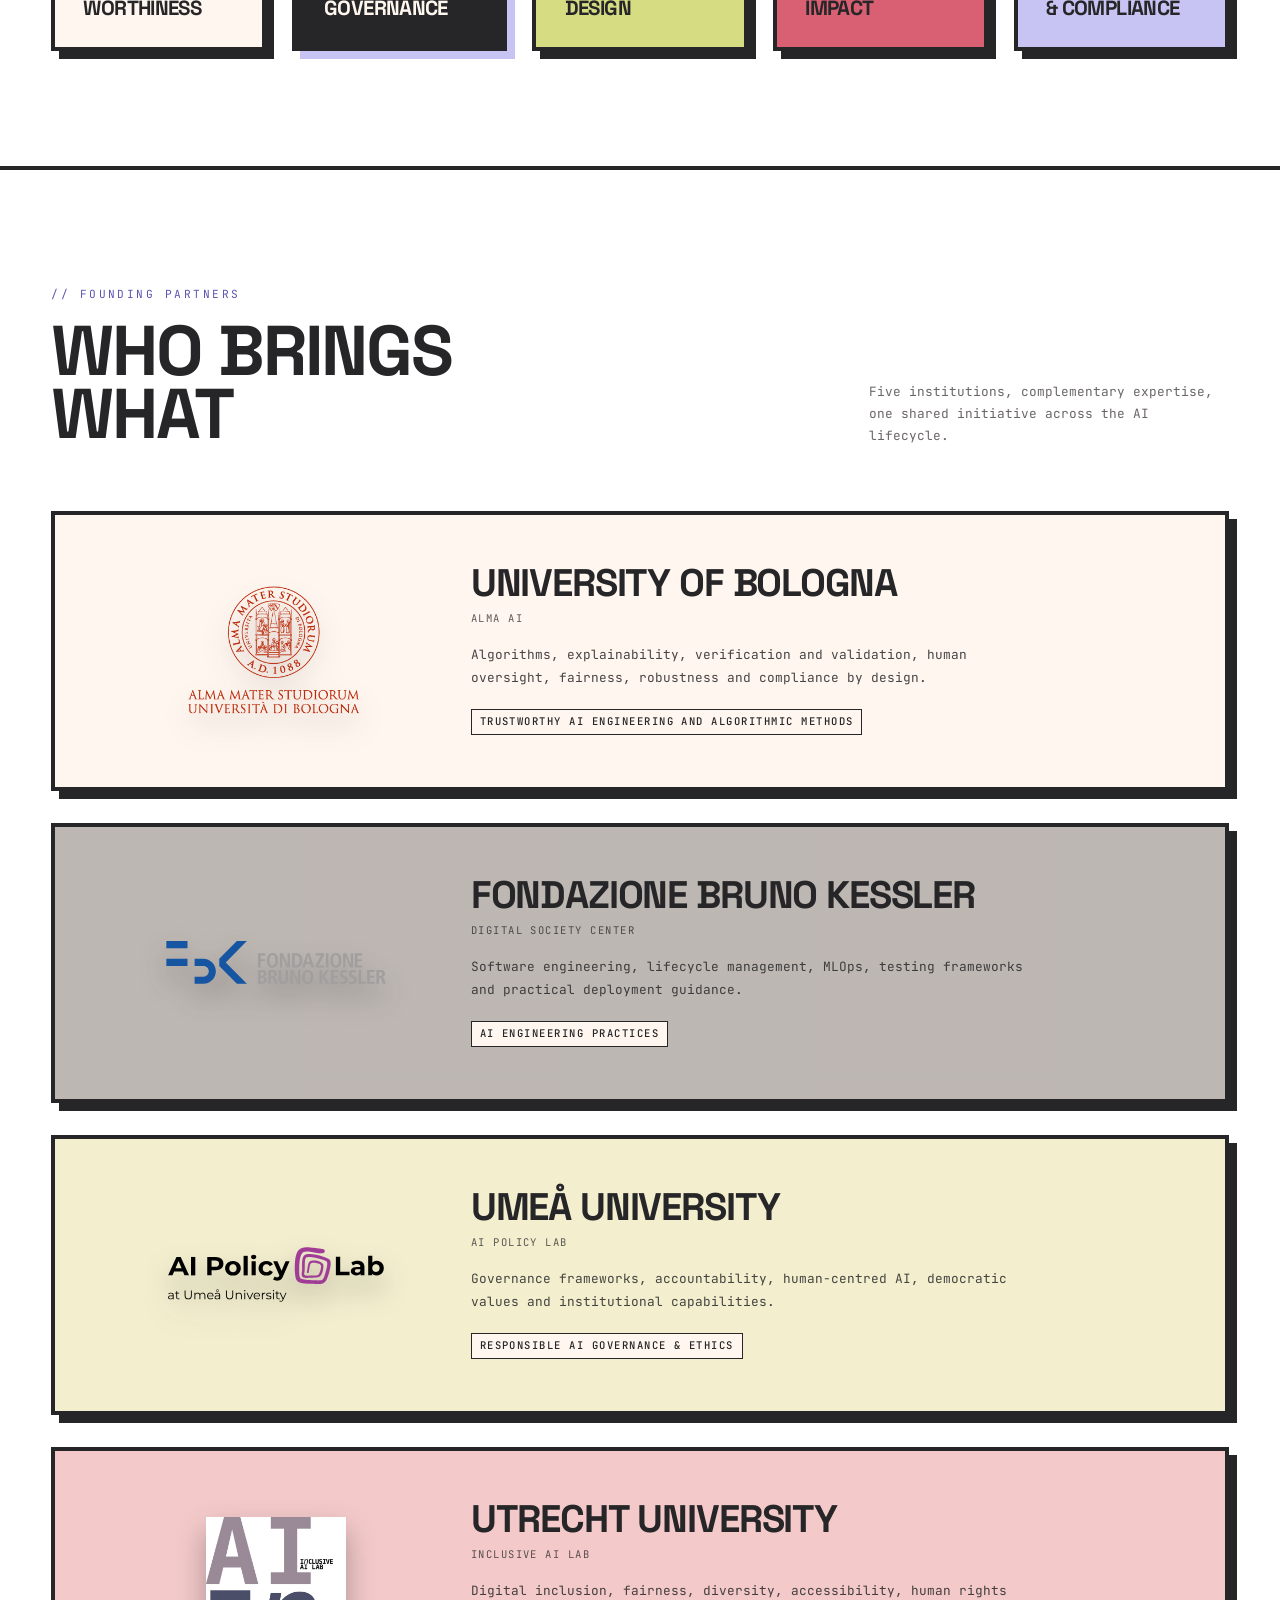
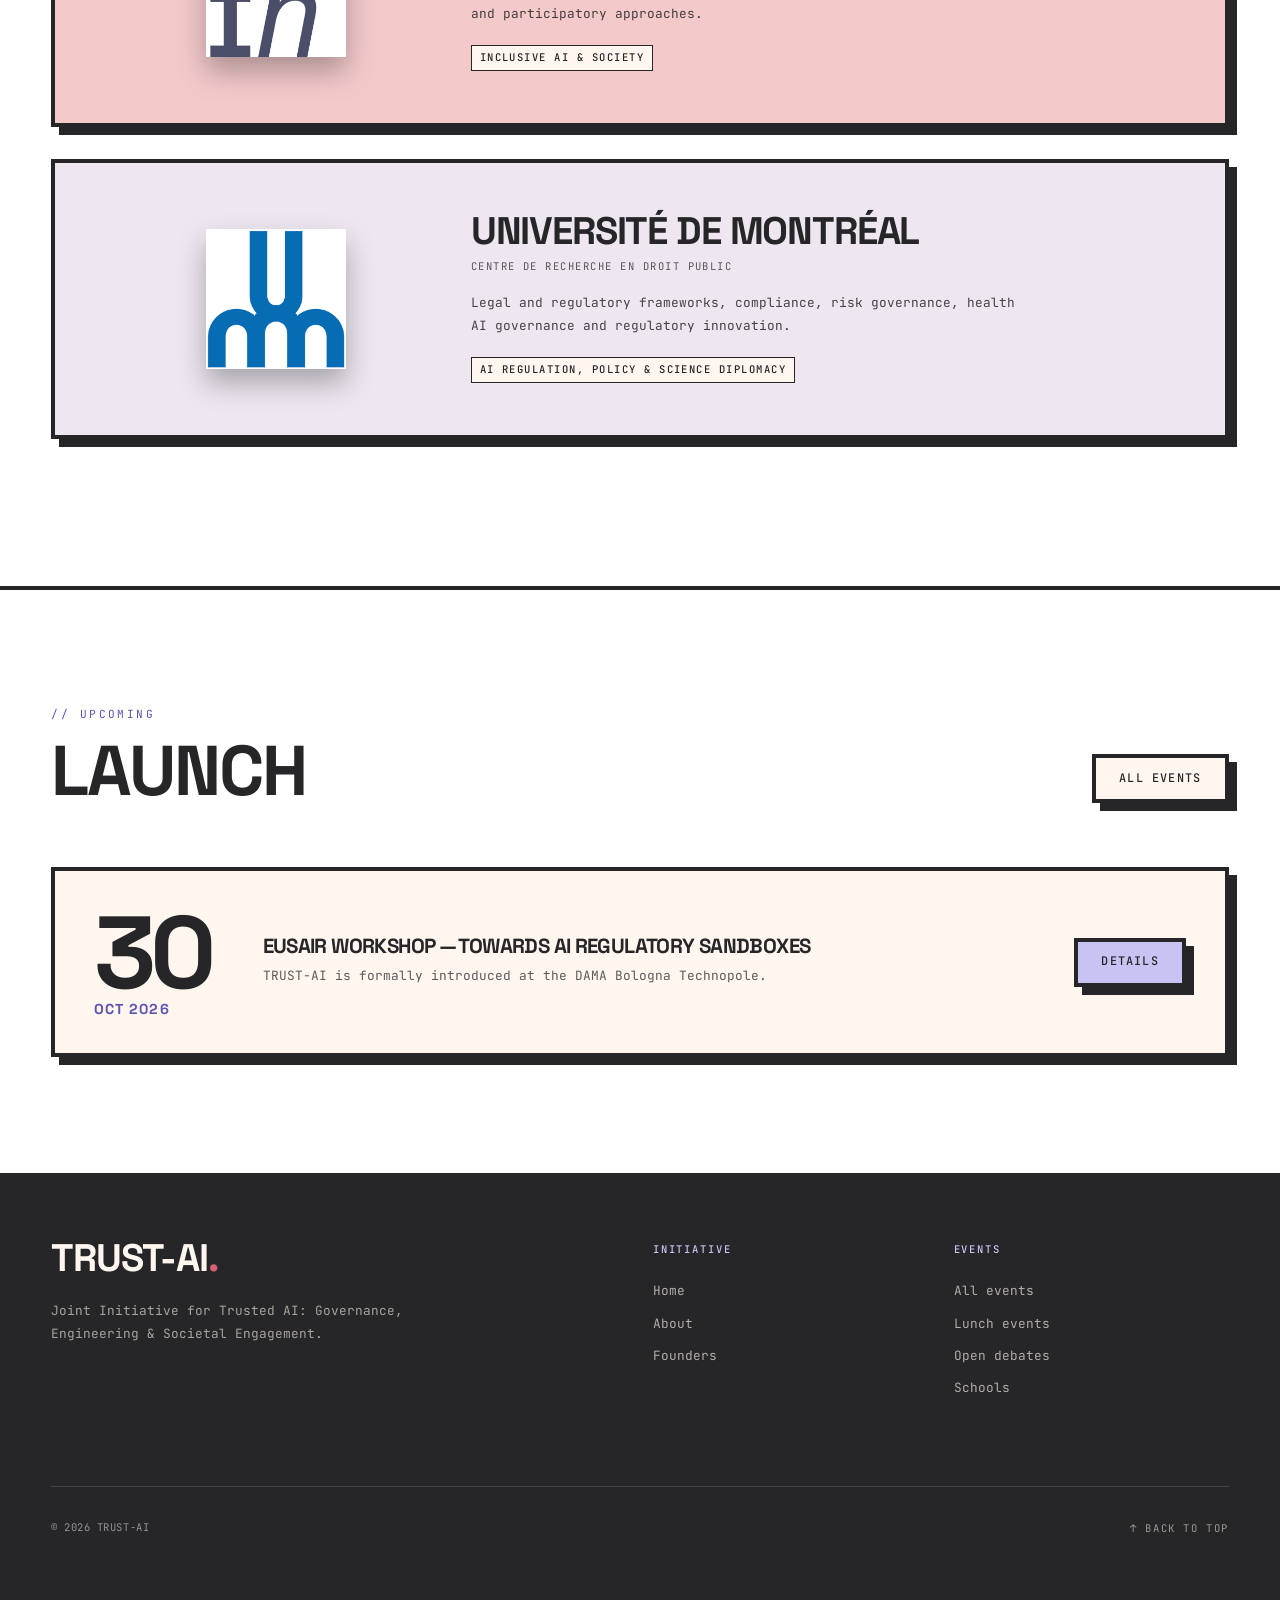
==== commit b02d2f3b: "rc: acronym" ====
--- a/index.html
+++ b/index.html
@@ -24,7 +24,7 @@
       <a href="index.html" class="active">Home</a>
       <a href="about.html">About</a>
       <a href="founders.html">Founders</a>
-      <div class="header__drop"><a href="events.html">Events</a><div class="header__menu"><a href="events.html">All events</a><a href="events.html#lunch-events">Lunch events</a><a href="events.html#open-debates">Open debates</a><a href="events.html#schools">Schools</a></div></div>
+      <div class="header__drop"><a href="events.html">Events</a><div class="header__menu"><a href="events.html#lunch-events">Lunch events</a><a href="events.html#schools">Schools</a><a href="events.html#open-debates">Open debates</a></div></div>
     </nav>
     <a class="header__cta" href="events/trust-ai-launch-2026.html"><span class="header__dot"></span><span>Launch · 30 Oct 2026</span></a>
     <button class="header__burger" aria-label="Toggle navigation" aria-expanded="false"><span></span><span></span><span></span></button>
@@ -69,7 +69,7 @@
       <div class="grid grid--5">
         <div class="card card--cream pillar reveal"><div class="card__letter">T</div><div class="card__number"></div><h3 class="card__title">Trust&shy;worthiness</h3></div>
         <div class="card card--dark pillar reveal"><div class="card__letter">R</div><div class="card__number"></div><h3 class="card__title">Responsible governance</h3></div>
-        <div class="card card--lime pillar reveal"><div class="card__letter">U</div><div class="card__number"></div><h3 class="card__title">Universal rights &amp; inclusive design</h3></div>
+        <div class="card card--lime pillar reveal"><div class="card__letter">U</div><div class="card__number"></div><h3 class="card__title">Universal Human rights &amp; inclusive design</h3></div>
         <div class="card card--rose pillar reveal"><div class="card__letter">S</div><div class="card__number"></div><h3 class="card__title">Societal &amp; sustainable impact</h3></div>
         <div class="card card--accent pillar reveal"><div class="card__letter">T</div><div class="card__number"></div><h3 class="card__title">Transparency &amp; compliance</h3></div>
       </div>
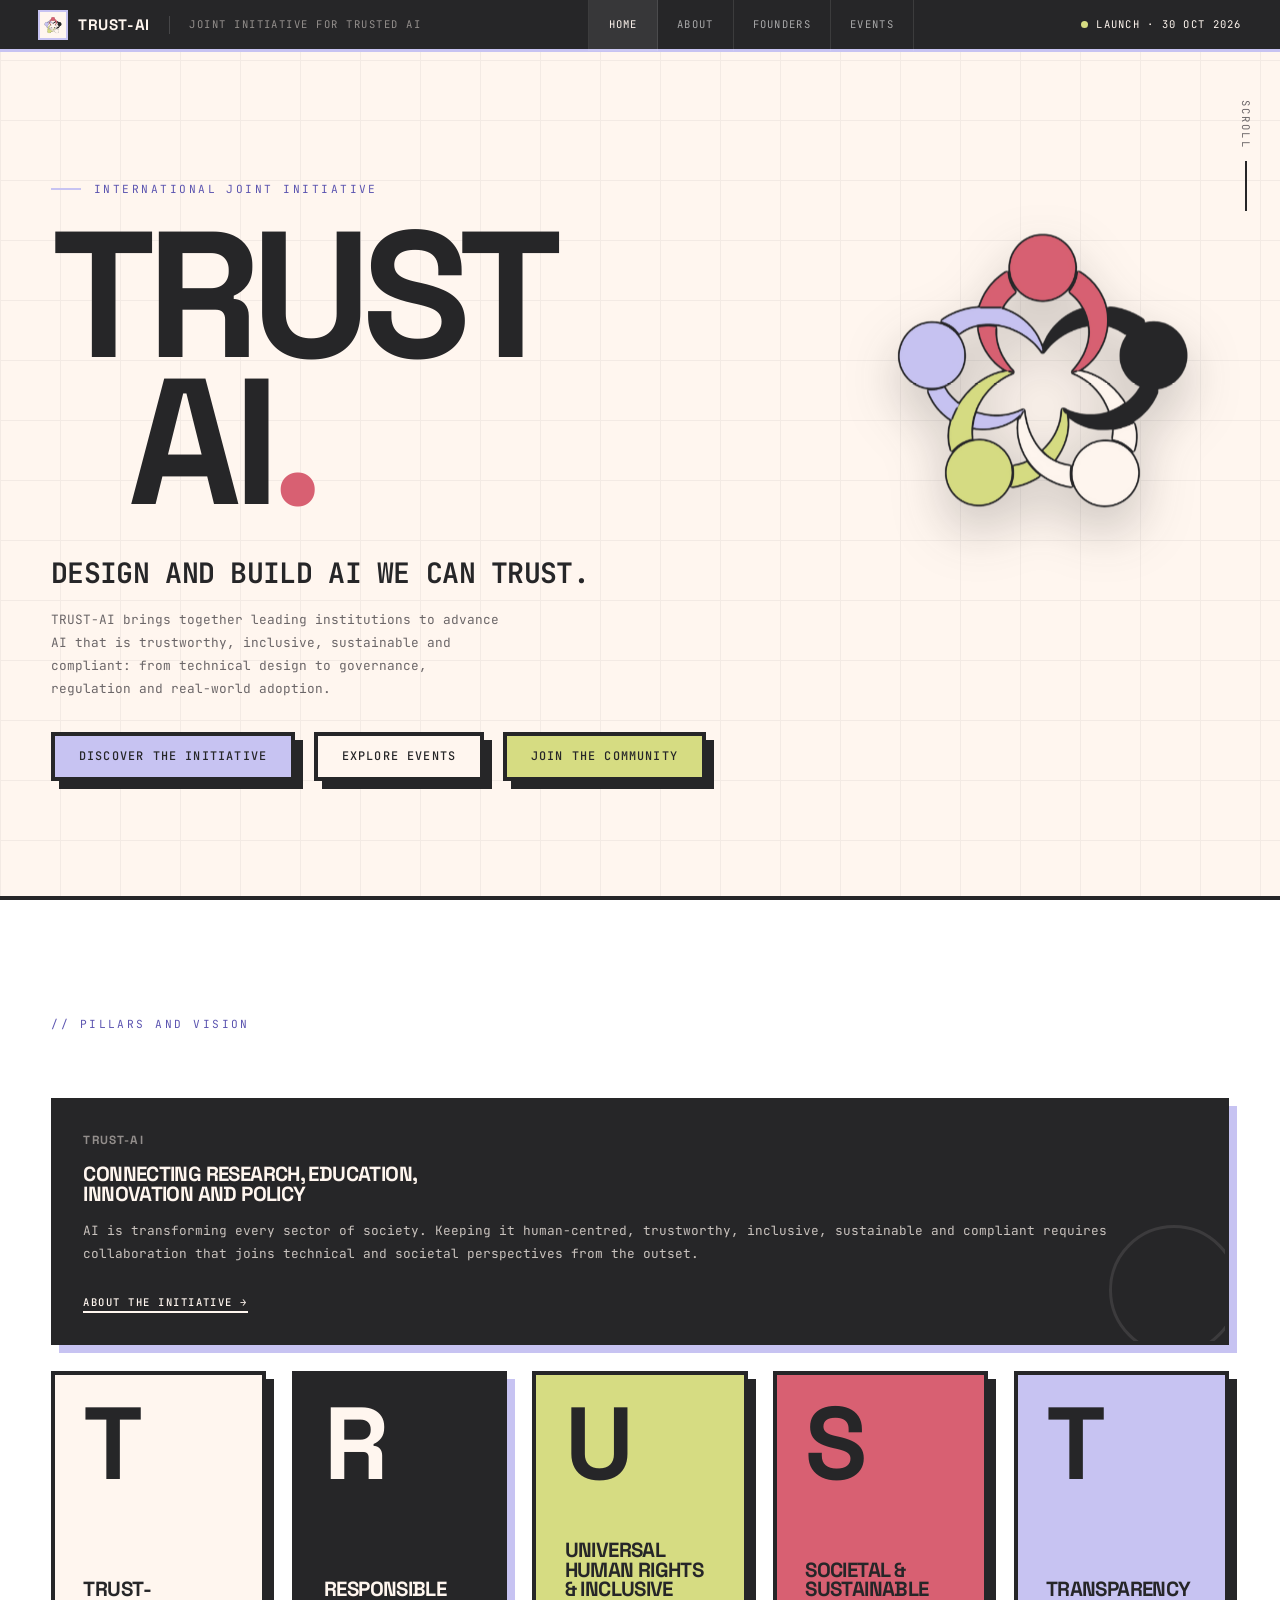
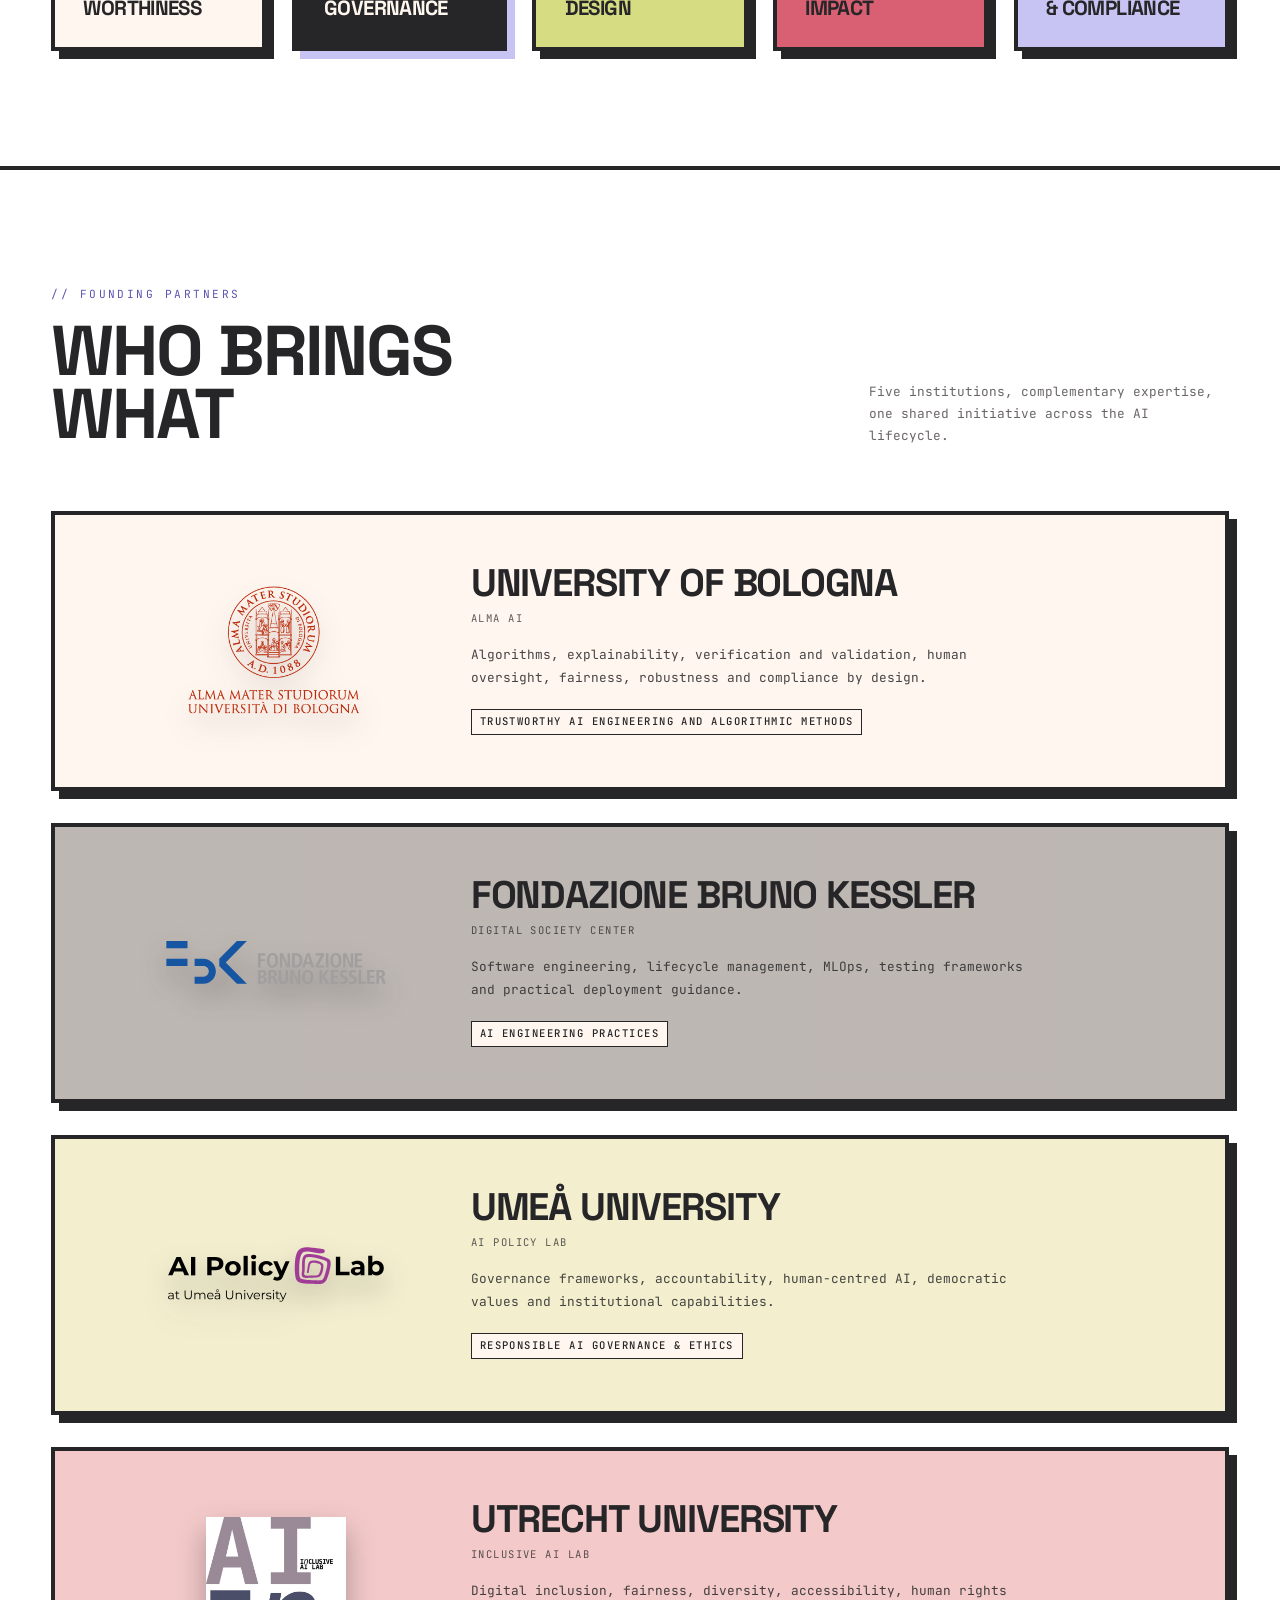
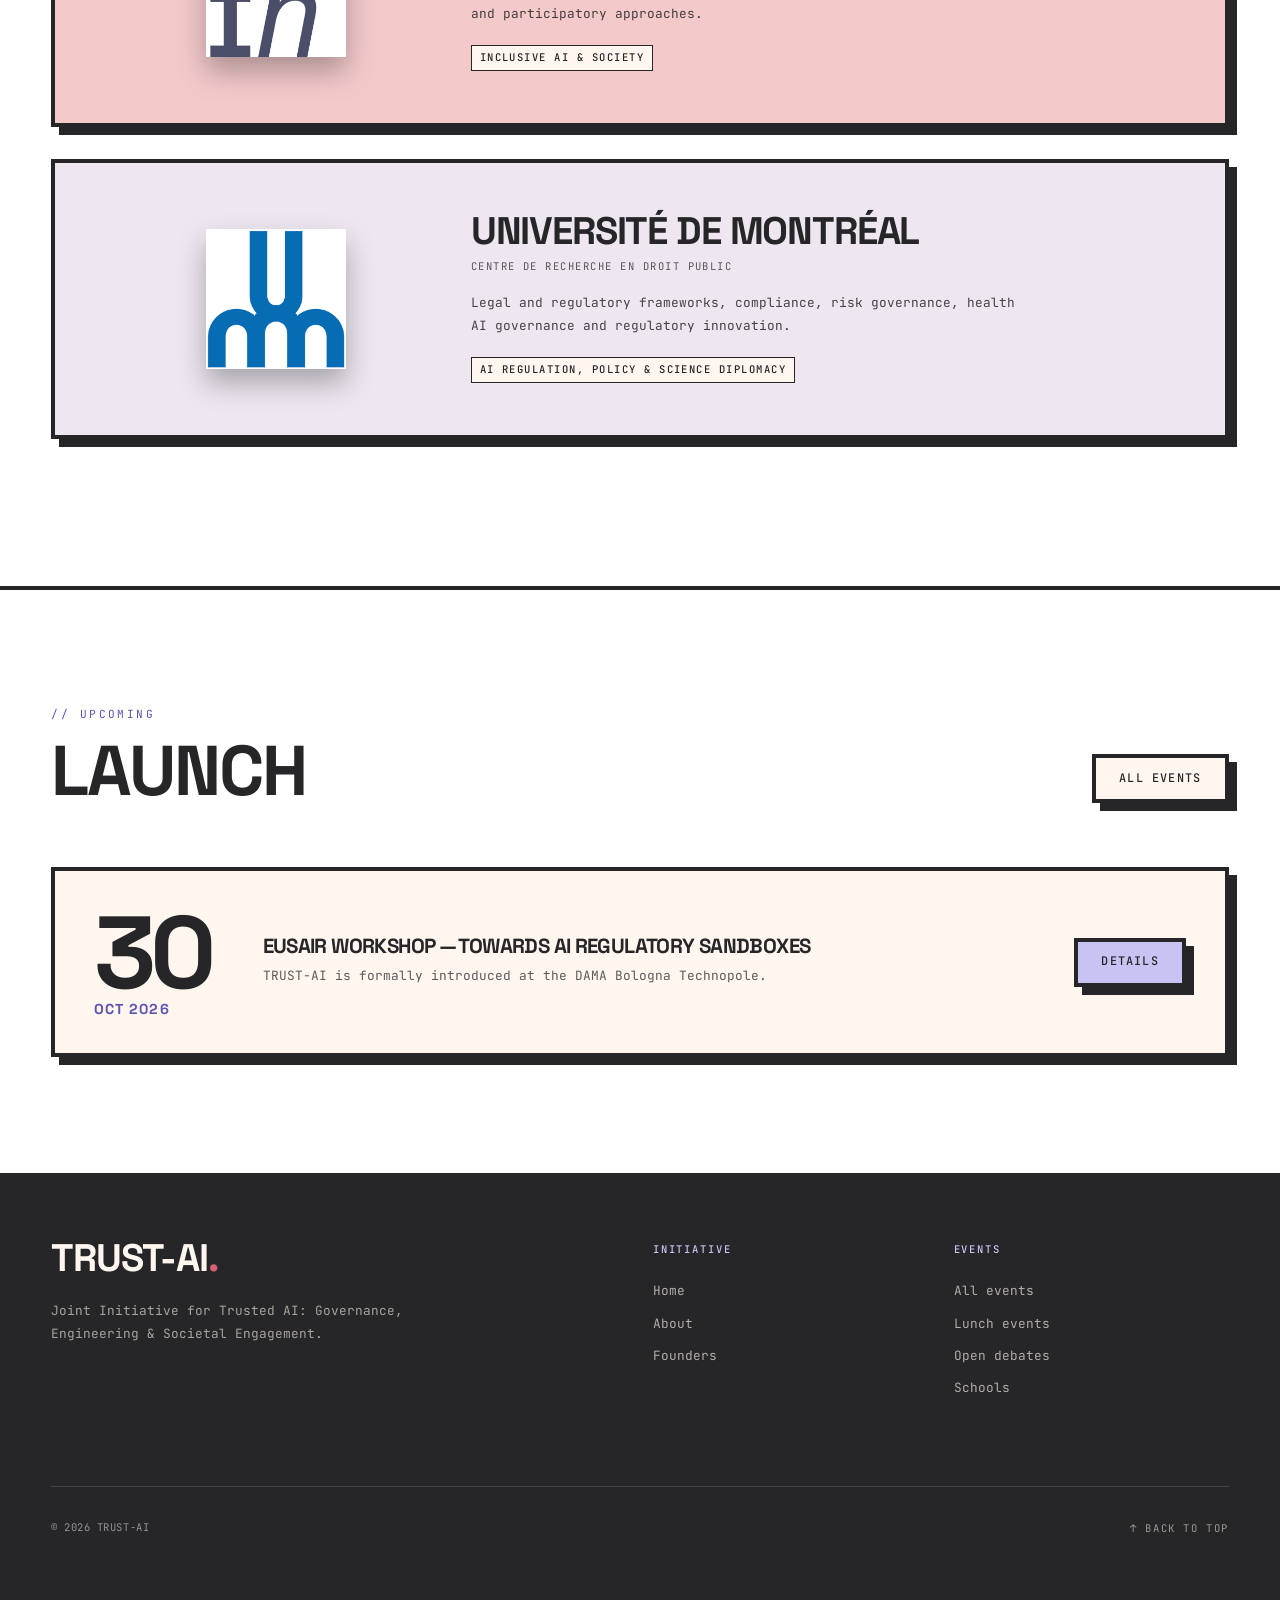
==== commit 865961f0: "rc: join" ====
--- a/index.html
+++ b/index.html
@@ -46,7 +46,7 @@
     <div>
       <p class="hero__tagline reveal">DESIGN AND BUILD AI WE CAN TRUST.</p>
       <p class="hero__desc reveal">TRUST-AI brings together leading institutions to advance AI that is trustworthy, inclusive, sustainable and compliant: from technical design to governance, regulation and real-world adoption.</p>
-      <div class="btn-row reveal"><a class="btn btn--primary" href="about.html">Discover the initiative</a><a class="btn btn--ghost" href="events.html">Explore events</a></div>
+      <div class="btn-row reveal"><a class="btn btn--primary" href="about.html">Discover the initiative</a><a class="btn btn--ghost" href="events.html">Explore events</a><a class="btn btn--lime" href="https://forms.gle/BusXYY5gGF9rm19d7" target="_blank" rel="noopener"> Join the community</a></div>
     </div>
   </div>
   <div class="hero__scroll-cue" aria-hidden="true">Scroll</div>
--- a/assets/styles.css
+++ b/assets/styles.css
@@ -315,4 +315,9 @@
   font-weight: 650;
   line-height: 1.2;
   letter-spacing: -0.025em;
+}
+
+.btn--lime {
+  background: var(--lime);
+  color: var(--ink);
 }
